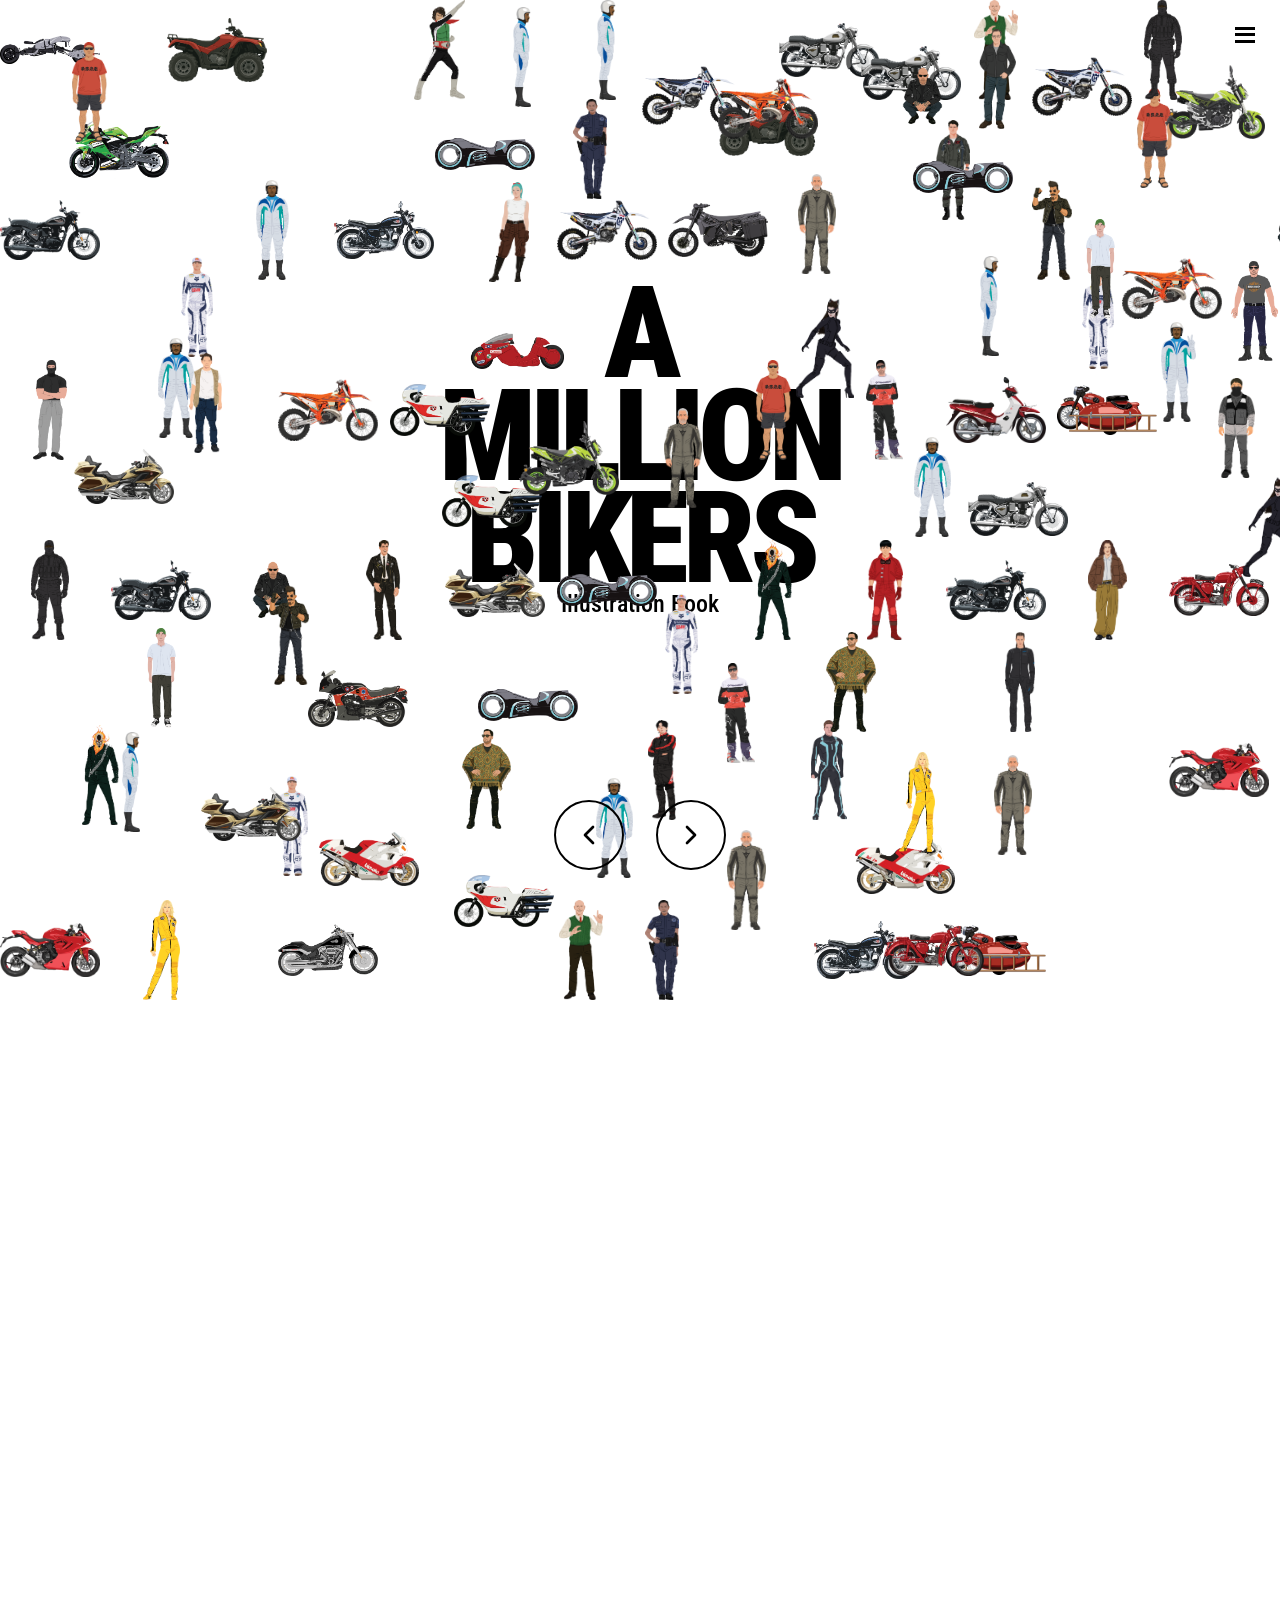
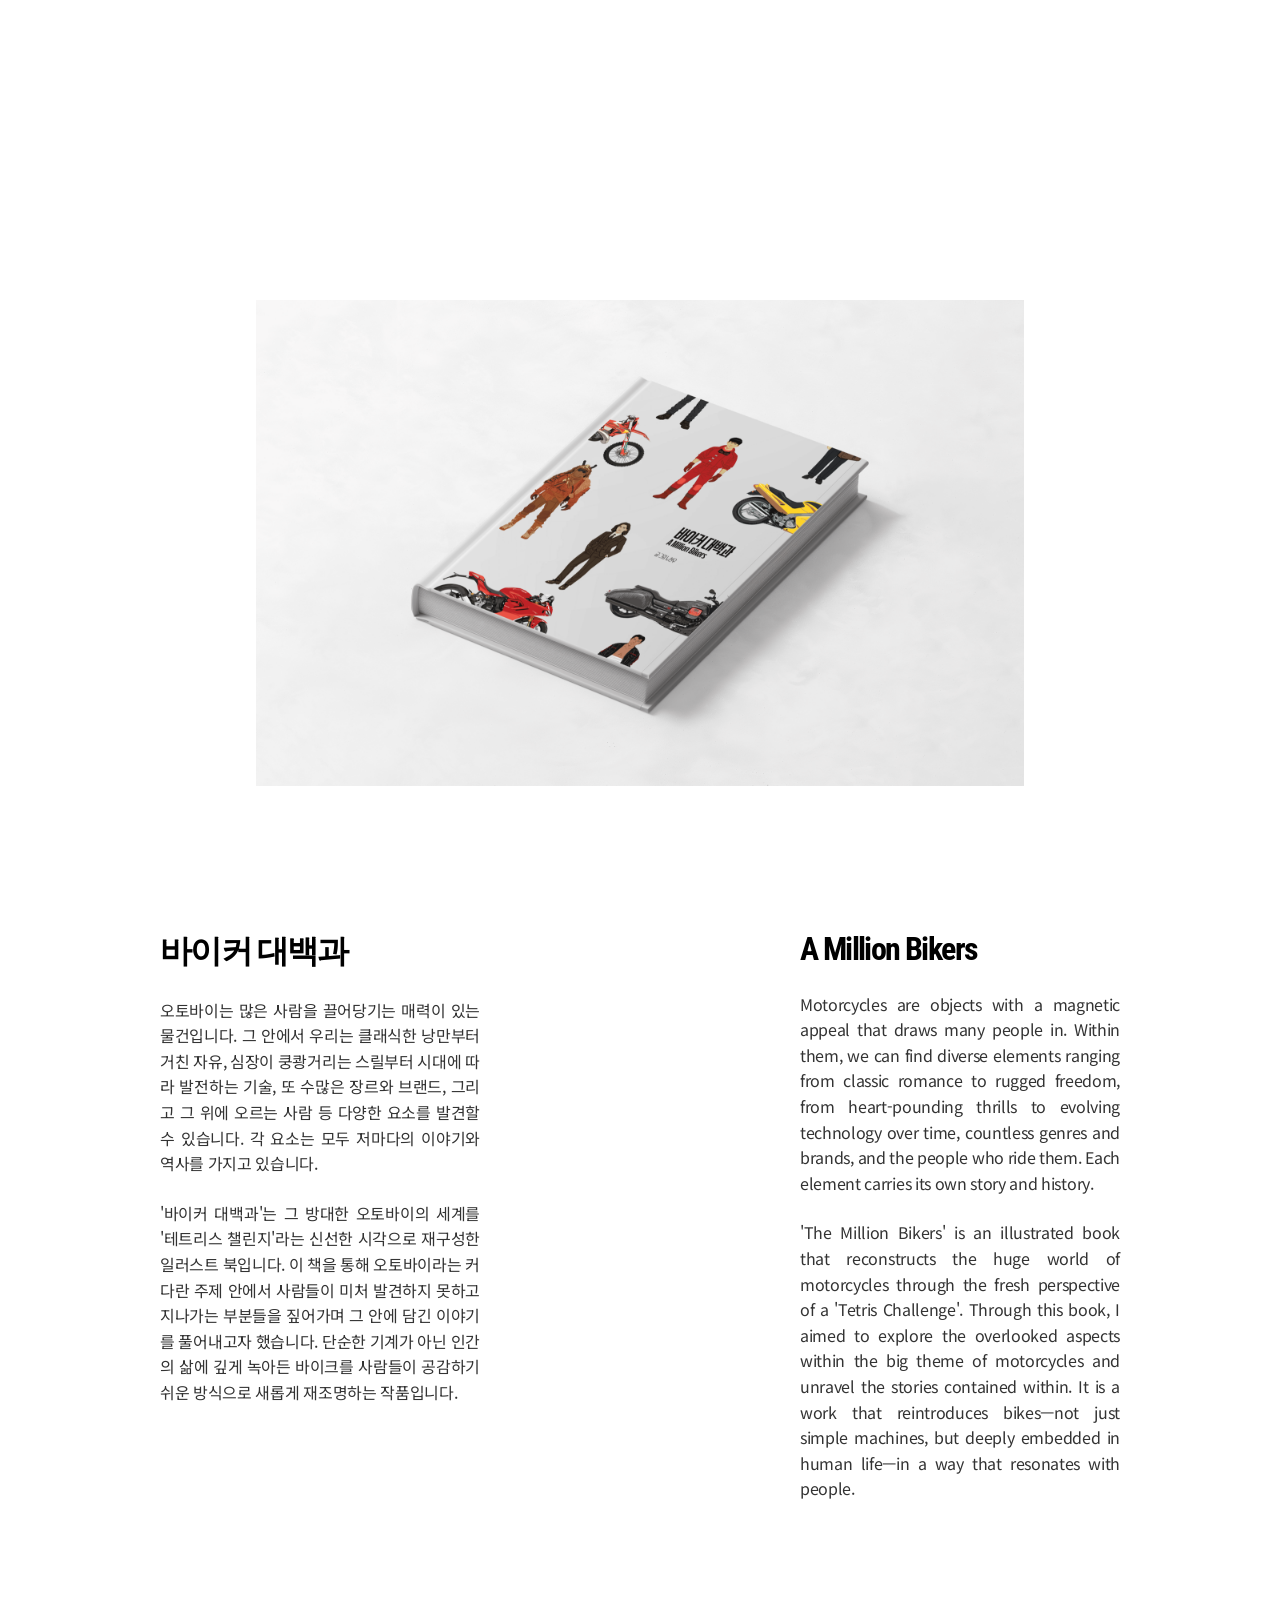
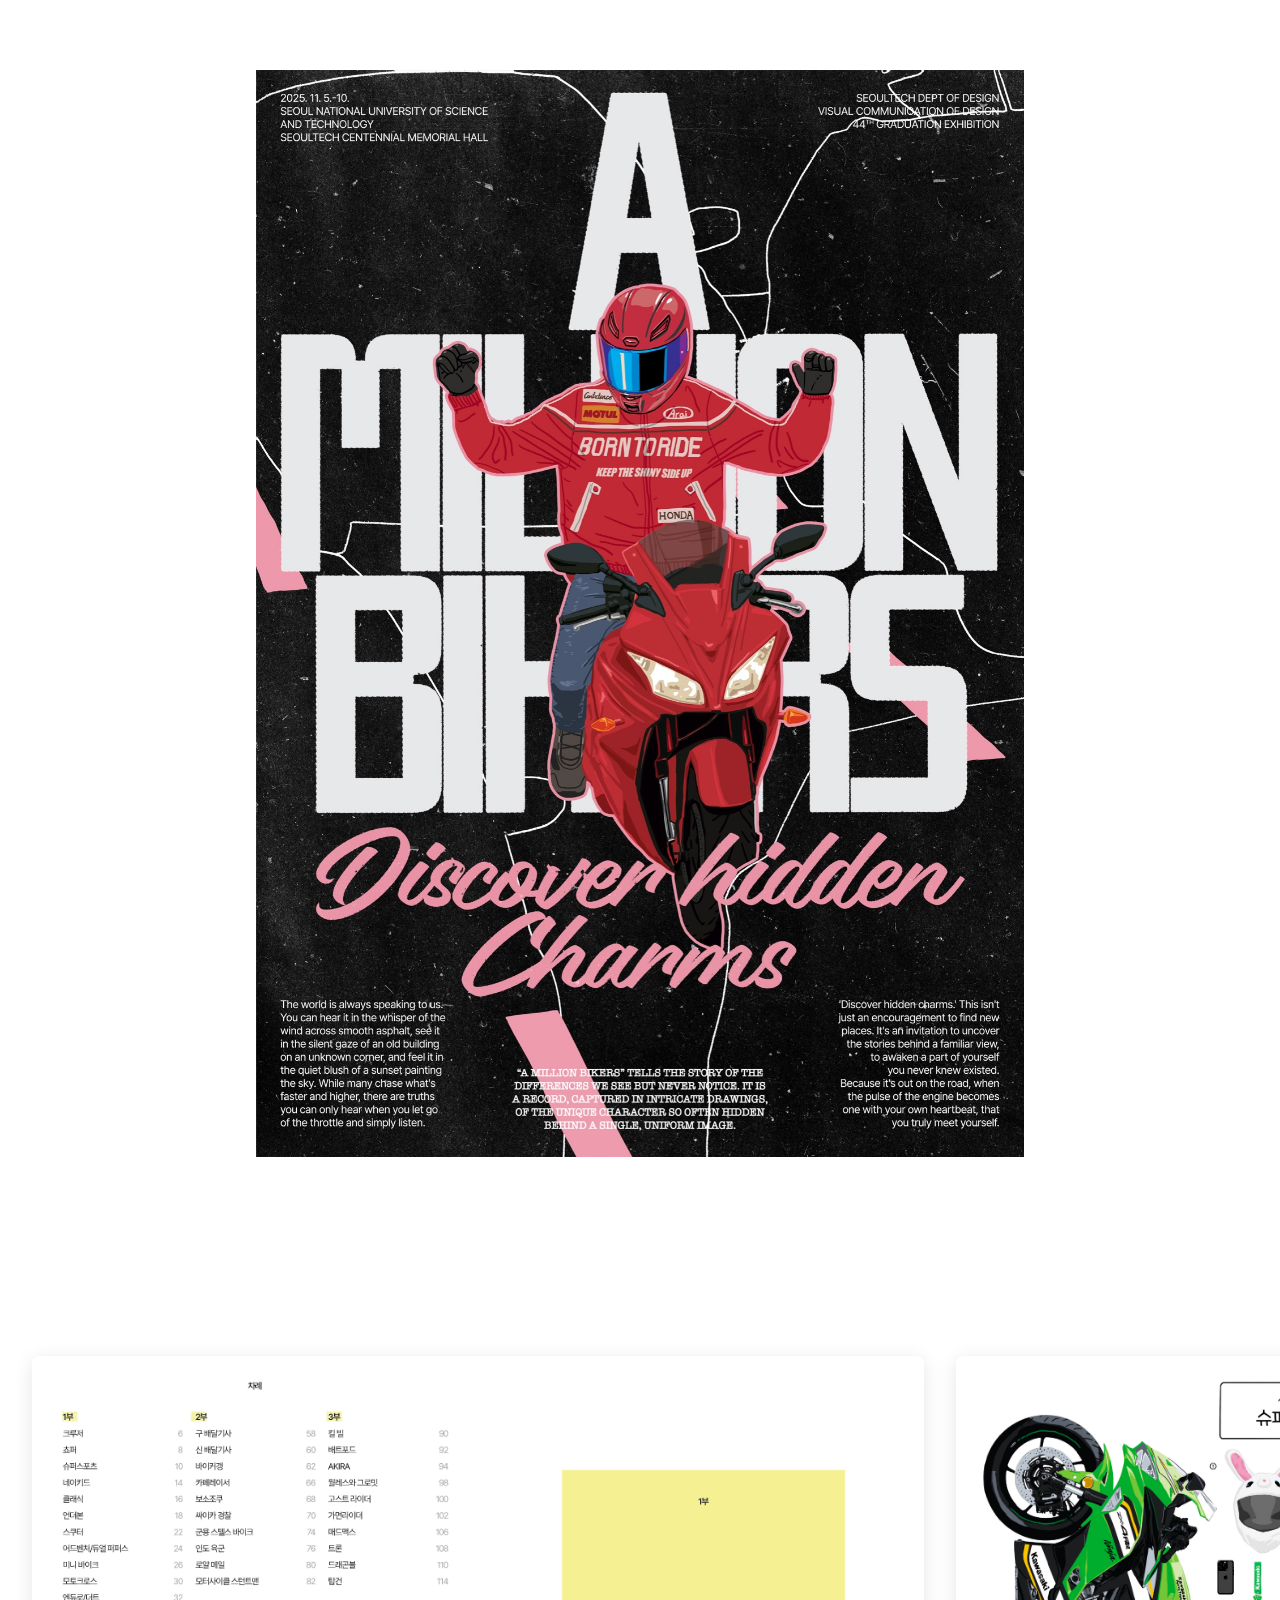
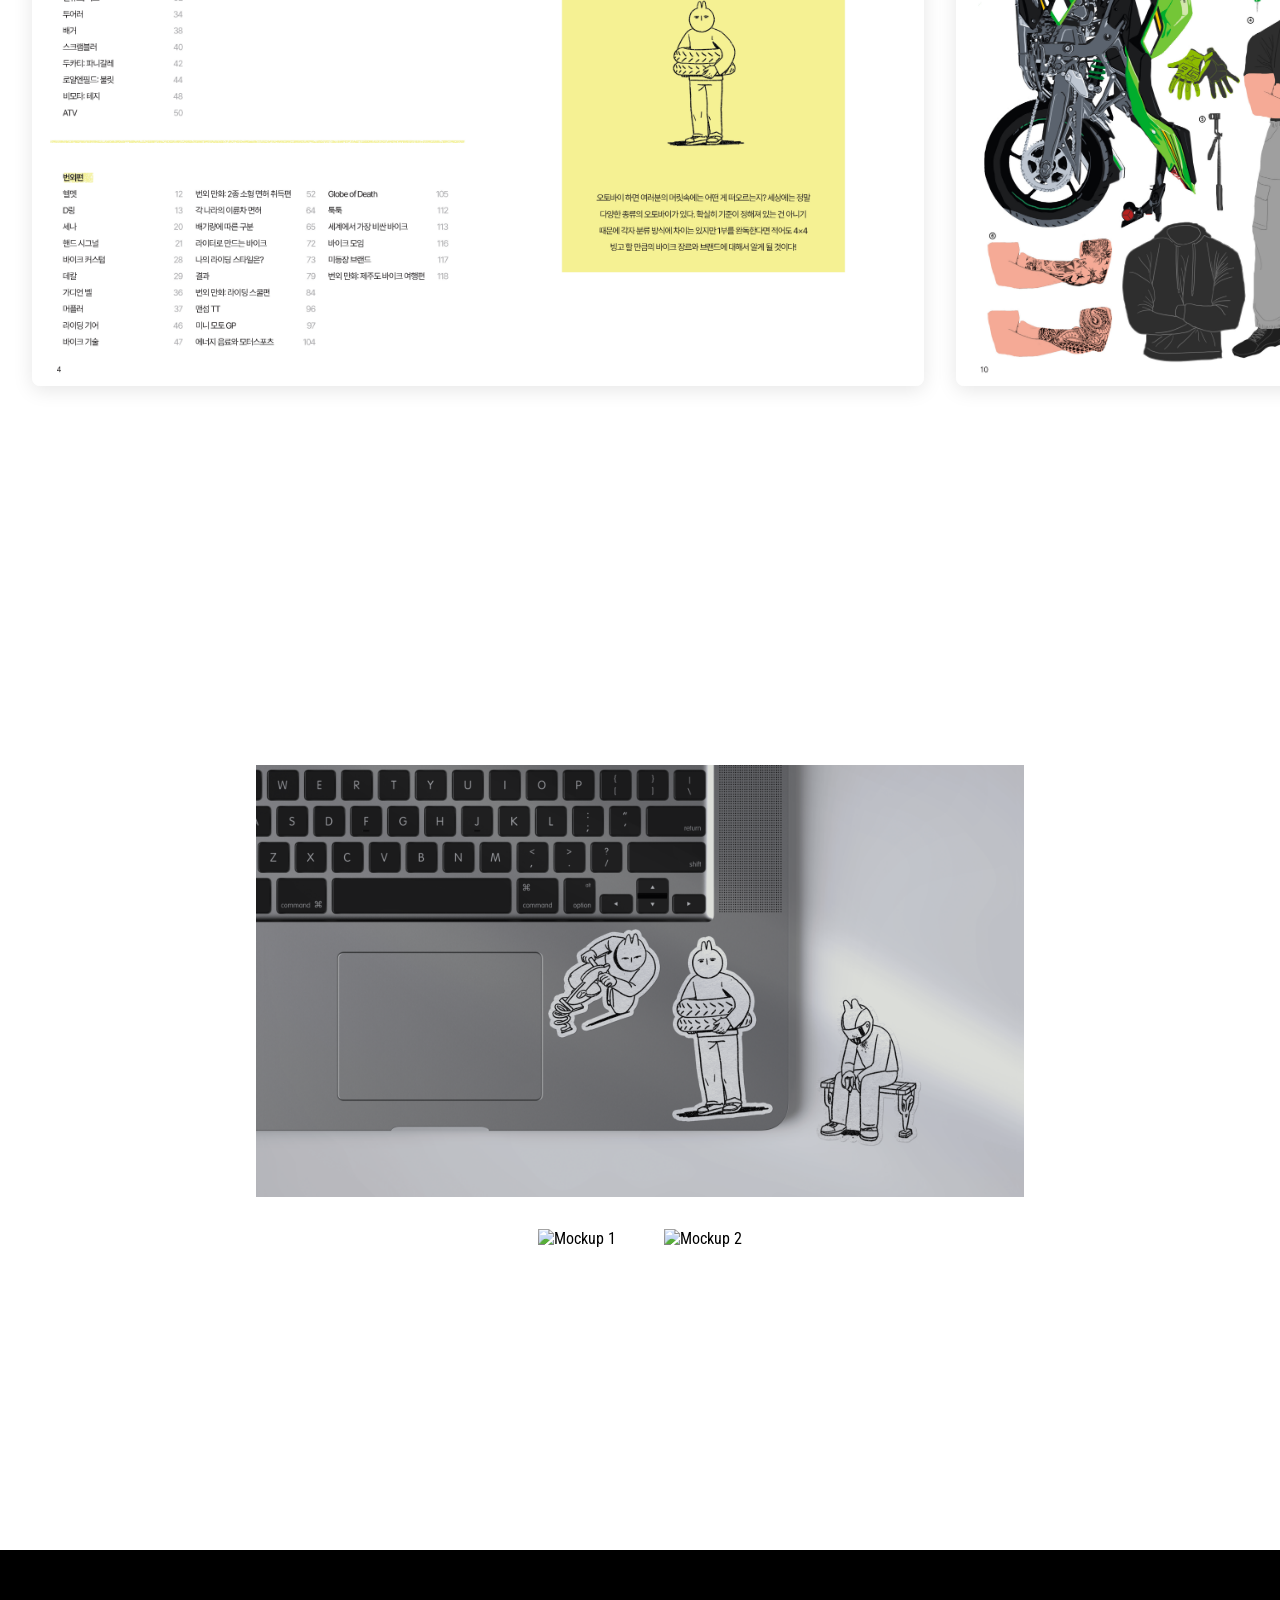
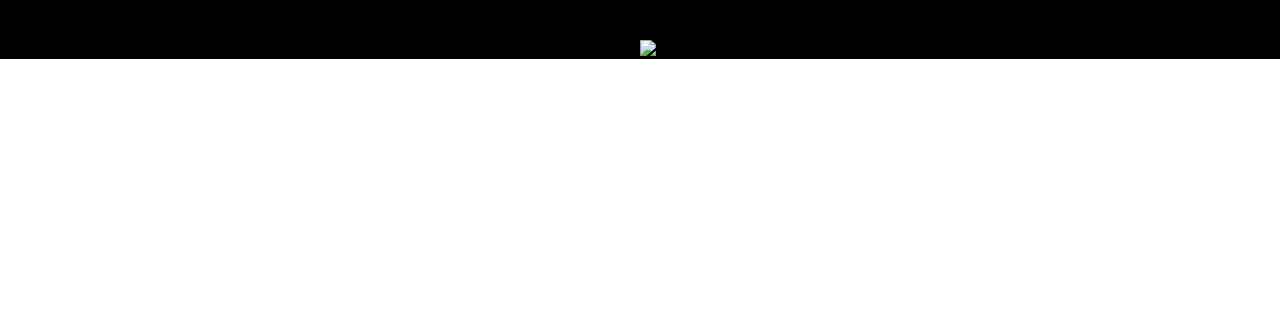
==== work1/index.html @ 8846e059 "Initial commit: portfolio site with work1 and work2" ====
<!DOCTYPE html>
<html lang="ko">
<head>
    <meta charset="UTF-8">
    <meta name="viewport" content="width=device-width, initial-scale=1.0">
    <title>Interactive Circles</title>
    <link rel="preconnect" href="https://fonts.googleapis.com">
    <link rel="preconnect" href="https://fonts.gstatic.com" crossorigin>
    <link href="https://fonts.googleapis.com/css2?family=Noto+Sans+KR:wght@100..900&family=Roboto+Condensed:ital,wght@0,100..900;1,100..900&display=swap" rel="stylesheet">
    <link rel="stylesheet" href="./style.css?v=2.0">
</head>
<body>
    <!-- 햄버거 메뉴 -->
    <div class="hamburger-menu">
        <div class="hamburger-icon" id="hamburger-icon">
            <span></span>
            <span></span>
            <span></span>
        </div>
        <div class="menu-overlay" id="menu-overlay">
            <div class="menu-content">
                <ul class="menu-list">
                    <li><a href="#home">A Million Bikers</a></li>
                    <li><a href="#about">work2</a></li>
                    <li><a href="#gallery">work3</a></li>
                    <li><a href="#process">work4</a></li>
                    <li><a href="#contact">work5</a></li>
                    <li><a href="#portfolio">work6</a></li>
                    <li><a href="#news">work7</a></li>
                </ul>
            </div>
        </div>
    </div>

    <div class="container">
        <div id="shapes-container"></div>
        <div id="text-container">
            <h1>A<br>MILLION<br>BIKERS</h1>
            <p>Illustration Book </p>
        </div>
    </div>
    
    <!-- 작품 이미지 섹션 -->
    <div id="artwork-section">
        <div class="artwork-container">
            <img src="./images/ground1_compressed.png" alt="Ground 1" class="artwork-image1">
            
            <!-- 작품 설명 섹션 -->
            <div class="description-section">
                <div class="description-column">
                    <h2>바이커 대백과</h2>
                    <p>오토바이는 많은 사람을 끌어당기는 매력이 있는 물건입니다. 그 안에서 우리는 클래식한 낭만부터 거친 자유, 심장이 쿵쾅거리는 스릴부터 시대에 따라 발전하는 기술, 또 수많은 장르와 브랜드, 그리고 그 위에 오르는 사람 등 다양한 요소를 발견할 수 있습니다. 각 요소는 모두 저마다의 이야기와 역사를 가지고 있습니다.</p>
                    <p>'바이커 대백과'는 그 방대한 오토바이의 세계를 '테트리스 챌린지'라는 신선한 시각으로 재구성한 일러스트 북입니다. 이 책을 통해 오토바이라는 커다란 주제 안에서 사람들이 미처 발견하지 못하고 지나가는 부분들을 짚어가며 그 안에 담긴 이야기를 풀어내고자 했습니다. 단순한 기계가 아닌 인간의 삶에 깊게 녹아든 바이크를 사람들이 공감하기 쉬운 방식으로 새롭게 재조명하는 작품입니다.</p>
                </div>
                
                <div class="description-column">
                    <h2>A Million Bikers</h2>
                    <p>Motorcycles are objects with a magnetic appeal that draws many people in. Within them, we can find diverse elements ranging from classic romance to rugged freedom, from heart-pounding thrills to evolving technology over time, countless genres and brands, and the people who ride them. Each element carries its own story and history.</p>
                    <p>'The Million Bikers' is an illustrated book that reconstructs the huge world of motorcycles through the fresh perspective of a 'Tetris Challenge'. Through this book, I aimed to explore the overlooked aspects within the big theme of motorcycles and unravel the stories contained within. It is a work that reintroduces bikes—not just simple machines, but deeply embedded in human life—in a way that resonates with people.</p>
                </div>
            </div>
            
            <img src="./images/poster_compressed.jpg" alt="Poster" class="artwork-image1">
            
            <!-- 페이지 갤러리 섹션 -->
            <div class="page-gallery">
                <div class="page-gallery-container">
                    <img src="./images/page1.jpg" alt="Page 1" class="page-image">
                    <img src="./images/page2.jpg" alt="Page 2" class="page-image">
                    <img src="./images/page3.jpg" alt="Page 3" class="page-image">
                    <img src="./images/page4.jpg" alt="Page 4" class="page-image">
                    <img src="./images/page5.jpg" alt="Page 5" class="page-image">
                    <img src="./images/page6.jpg" alt="Page 6" class="page-image">
                    <img src="./images/page7.jpg" alt="Page 7" class="page-image">
                    <img src="./images/page8.jpg" alt="Page 8" class="page-image">
                    <!-- 무한 스크롤을 위한 복제 -->
                    <img src="./images/page1.jpg" alt="Page 1" class="page-image">
                    <img src="./images/page2.jpg" alt="Page 2" class="page-image">
                    <img src="./images/page3.jpg" alt="Page 3" class="page-image">
                    <img src="./images/page4.jpg" alt="Page 4" class="page-image">
                    <img src="./images/page5.jpg" alt="Page 5" class="page-image">
                    <img src="./images/page6.jpg" alt="Page 6" class="page-image">
                    <img src="./images/page7.jpg" alt="Page 7" class="page-image">
                    <img src="./images/page8.jpg" alt="Page 8" class="page-image">
                </div>
            </div>
            
            <!-- 스티커 섹션 -->
            <div class="sticker-section">
                <img src="./images/sticker_compressed.png" alt="Sticker" class="sticker-image">
            </div>
            
            <!-- 목업 섹션 -->
            <div class="mockup-section">
                <img src="./images/mockup1_compressed.png" alt="Mockup 1" class="mockup-image">
                <img src="./images/mockup2_compressed.png" alt="Mockup 2" class="mockup-image">
            </div>
            
            <div class="artwork-full-container">
                <div class="artwork-info">
                    <h3>A MILLION BIKERS by HYEON WOO ROH</h3>
                    <p>© 2025 노현우</p>
                    <p>All rights reserved.</p>
                    <p>발행일. 2025. 11. 5.</p>
                    <p>총 128p.</p>
                </div>
                <img src="./images/ground2_compressed.png" alt="Ground 2" class="artwork-image-full">
            </div>
        </div>
    </div>
    
    <!-- 네비게이션 화살표 -->
    <div class="navigation-arrows">
        <div class="nav-arrow nav-arrow-left">
            <svg width="32" height="32" viewBox="0 0 24 24" fill="none" xmlns="http://www.w3.org/2000/svg">
                <path d="M15 18L9 12L15 6" stroke="currentColor" stroke-width="2" stroke-linecap="round" stroke-linejoin="round"/>
            </svg>
        </div>
        <div class="nav-arrow nav-arrow-right">
            <svg width="32" height="32" viewBox="0 0 24 24" fill="none" xmlns="http://www.w3.org/2000/svg">
                <path d="M9 18L15 12L9 6" stroke="currentColor" stroke-width="2" stroke-linecap="round" stroke-linejoin="round"/>
            </svg>
        </div>
    </div>
    
    <script src="./script.js?v=2.0"></script>
</body>
</html>
---- work1/style.css ----
/* 기본 리셋 */
* {
    margin: 0;
    padding: 0;
    box-sizing: border-box;
}

body {
    background: white;
    min-height: 100px;
    overflow-x: hidden;
    overflow-y: auto;
    font-family: 'Roboto Condensed', sans-serif;
    opacity: 0;
    animation: fadeIn 0.5s ease-in forwards;
}

@keyframes fadeIn {
    from {
        opacity: 0;
    }
    to {
        opacity: 1;
    }
}

/* 햄버거 메뉴 */
.hamburger-menu {
    position: fixed;
    top: 20px;
    right: 20px;
    z-index: 1000;
}

.hamburger-icon {
    width: 30px;
    height: 30px;
    cursor: pointer;
    display: flex;
    flex-direction: column;
    justify-content: space-around;
    padding: 5px;
    background-color: rgba(255, 255, 255, 0.9);
    border-radius: 5px;
    transition: all 0.3s ease;
}

.hamburger-icon:hover {
    background-color: rgba(255, 255, 255, 1);
    transform: scale(1.1);
}

.hamburger-icon span {
    width: 100%;
    height: 3px;
    background-color: #000;
    transition: all 0.3s ease;
    transform-origin: center;
}

.menu-overlay {
    position: fixed;
    top: 0;
    right: -300px;
    width: 300px;
    height: 100%;
    background-color: rgba(0, 0, 0, 0.95);
    display: flex;
    flex-direction: column;
    justify-content: center;
    align-items: center;
    transition: all 0.4s cubic-bezier(0.25, 0.46, 0.45, 0.94);
    backdrop-filter: blur(10px);
}

.menu-overlay.active {
    right: 0;
}

.menu-content {
    text-align: right;
    width: 100%;
    padding: 2rem;
}

.menu-list {
    list-style: none;
    padding: 0;
    margin: 0;
}

.menu-list li {
    margin: 1.5rem 0;
    opacity: 0;
    transform: translateX(50px);
    transition: all 0.3s ease;
}

.menu-overlay.active .menu-list li {
    opacity: 1;
    transform: translateX(0);
}

.menu-overlay.active .menu-list li:nth-child(1) { transition-delay: 0.1s; }
.menu-overlay.active .menu-list li:nth-child(2) { transition-delay: 0.2s; }
.menu-overlay.active .menu-list li:nth-child(3) { transition-delay: 0.3s; }
.menu-overlay.active .menu-list li:nth-child(4) { transition-delay: 0.4s; }
.menu-overlay.active .menu-list li:nth-child(5) { transition-delay: 0.5s; }
.menu-overlay.active .menu-list li:nth-child(6) { transition-delay: 0.6s; }
.menu-overlay.active .menu-list li:nth-child(7) { transition-delay: 0.7s; }

.menu-list a {
    color: white;
    text-decoration: none;
    font-size: 1.5rem;
    font-weight: 300;
    font-family: 'Roboto Condensed', sans-serif;
    letter-spacing: -0.02em;
    transition: all 0.3s ease;
    display: block;
    padding: 1rem;
    border-radius: 5px;
}

.menu-list a:hover {
    color: #000;
    background-color: rgba(255, 255, 255, 0.2);
    transform: translateX(10px);
}

/* 네비게이션 화살표 */
.navigation-arrows {
    position: fixed;
    bottom: 30px;
    left: 50%;
    transform: translateX(-50%);
    display: flex;
    gap: 2rem;
    z-index: 100;
}

.nav-arrow {
    width: 70px;
    height: 70px;
    background-color: transparent;
    border: 2px solid #000000;
    border-radius: 50%;
    display: flex;
    justify-content: center;
    align-items: center;
    cursor: pointer;
    transition: all 0.3s ease;
    color: #000000;
}

.nav-arrow:hover {
    background-color: #000000;
    color: #ffffff;
}

.nav-arrow:active {
    transform: scale(0.95);
}

.container {
    position: relative;
    width: 100%;
    height: 2000px;
}

/* 원 컨테이너 */
#shapes-container {
    position: absolute;
    top: 0;
    left: 0;
    width: 100%;
    height: 100%;
    pointer-events: none;
    z-index: 1;
}

/* 이미지 컨테이너 스타일 */
.image-container {
    position: absolute;
    pointer-events: auto;
    cursor: pointer;
    transition: all 0.6s cubic-bezier(0.25, 0.46, 0.45, 0.94);
    display: inline-block;
}

.image-container:hover {
    /* 호버 효과는 JavaScript에서 처리 */
}

.image-container img {
    display: block;
    border-radius: 8px;
    width: 100px;
    height: 100px;
    object-fit: contain;
    transform: scale(1.0);
}

/* 텍스트 컨테이너 */
#text-container {
    position: sticky;
    top: 0;
    left: 0;
    width: 100%;
    height: 100vh;
    display: flex;
    flex-direction: column;
    justify-content: center;
    align-items: center;
    pointer-events: none;
}

#text-container h1 {
    font-size: 8rem;
    font-weight: 900;
    color: #000000;
    /*margin-bottom: 20px;*/
    text-align: center;
    font-family: 'Roboto Condensed', sans-serif;
    letter-spacing: -0.05em;
    line-height: 0.8;
}

#text-container p {
    font-size: 1.5rem;
    color: #000000;
    font-weight: 500;
    text-align: center;
    font-family: 'Roboto Condensed', sans-serif;
}

/* 작품 이미지 섹션 */
#artwork-section {
    position: relative;
    width: 100%;
    min-height: 100vh;
    background: white;
    display: flex;
    justify-content: center;
    align-items: flex-start;
    margin-top: -100px;
}

.artwork-container {
    max-width: 100%;
    width: 100%;
    display: flex;
    flex-direction: column;
    justify-content: flex-start;
    align-items: center;
    gap: 2rem;
}

.artwork-image1 {
    max-width: 60%;
    max-height: 60%;
    object-fit: contain;
}

.artwork-full-container {
    position: relative;
    width: 100%;
    background-color: black;
    padding-top: 10vh;
}

.artwork-info {
    position: absolute;
    left: 0;
    top: 10vh;
    width: 50%;
    padding: 2rem;
    color: white;
    z-index: 10;
}

.artwork-info h3 {
    font-size: 1.5rem;
    font-weight: 700;
    margin-bottom: 1.5rem;
    font-family: 'Roboto Condensed', sans-serif;
    letter-spacing: -0.02em;
}

.artwork-info p {
    font-size: 1rem;
    line-height: 1.6;
    margin-bottom: 0.8rem;
    font-family: 'Noto Sans KR', sans-serif;
    letter-spacing: -0.01em;
}

.artwork-image-full {
    width: 100%;
    max-width: 100%;
    height: auto;
    object-fit: contain;
    padding-left: 50%;
    background-color: black;
}

/* 페이지 갤러리 섹션 */
.page-gallery {
    width: 100%;
    height: 100vh;
    overflow-x: auto;
    overflow-y: hidden;
    margin: 2rem 0;
    position: relative;
    cursor: grab;
}

.page-gallery:active {
    cursor: grabbing;
}

.page-gallery-container {
    display: flex;
    height: 100%;
    align-items: center;
    gap: 2rem;
    padding: 0 2rem;
    animation: infiniteScroll 60s linear infinite;
    width: max-content;
}

.page-gallery-container.paused {
    animation-play-state: paused;
}

.page-image {
    height: 70vh;
    width: auto;
    object-fit: contain;
    flex-shrink: 0;
    border-radius: 8px;
    box-shadow: 0 4px 20px rgba(0, 0, 0, 0.1);
    transition: transform 0.3s ease;
}

.page-image:hover {
    transform: scale(1.05);
}

/* 무한 가로 스크롤 애니메이션 */
@keyframes infiniteScroll {
    0% {
        transform: translateX(0);
    }
    100% {
        transform: translateX(-50%);
    }
}

/* 가로 스크롤바 스타일링 */
.page-gallery::-webkit-scrollbar {
    height: 8px;
}

.page-gallery::-webkit-scrollbar-track {
    background: #f1f1f1;
    border-radius: 4px;
}

.page-gallery::-webkit-scrollbar-thumb {
    background: #888;
    border-radius: 4px;
}

.page-gallery::-webkit-scrollbar-thumb:hover {
    background: #555;
}

/* 스티커 섹션 */
.sticker-section {
    width: 100%;
    display: flex;
    justify-content: center;
    align-items: center;
    padding-top: 20vh;
    background: white;
}

.sticker-image {
    max-width: 60%;
    max-height: 60vh;
    object-fit: contain;
}

/* 목업 섹션 */
.mockup-section {
    width: 100%;
    padding-bottom: 30vh;
    display: flex;
    justify-content: center;
    align-items: center;
    gap: 3rem;
    background: white;
}

.mockup-image {
    max-width: 40%;
    max-height: 60vh;
    object-fit: contain;
}

/* 작품 설명 섹션 */
.description-section {
    display: flex;
    gap: 20rem;
    max-width: 80%;
    margin: 4rem 0;
    padding: 3rem 2rem;
}

.description-column {
    flex: 1;
    text-align: left;
}

.description-column h2 {
    font-size: 2rem;
    font-weight: 700;
    color: #000000;
    margin-bottom: 1.5rem;
    font-family: 'Roboto Condensed', sans-serif;
    letter-spacing: -0.05em;
}

.description-column p {
    font-size: 1rem;
    line-height: 1.6;
    color: #333333;
    margin-bottom: 1.5rem;
    font-family: 'Noto Sans KR', sans-serif;
    text-align: justify;
    letter-spacing: -0.02em;
}
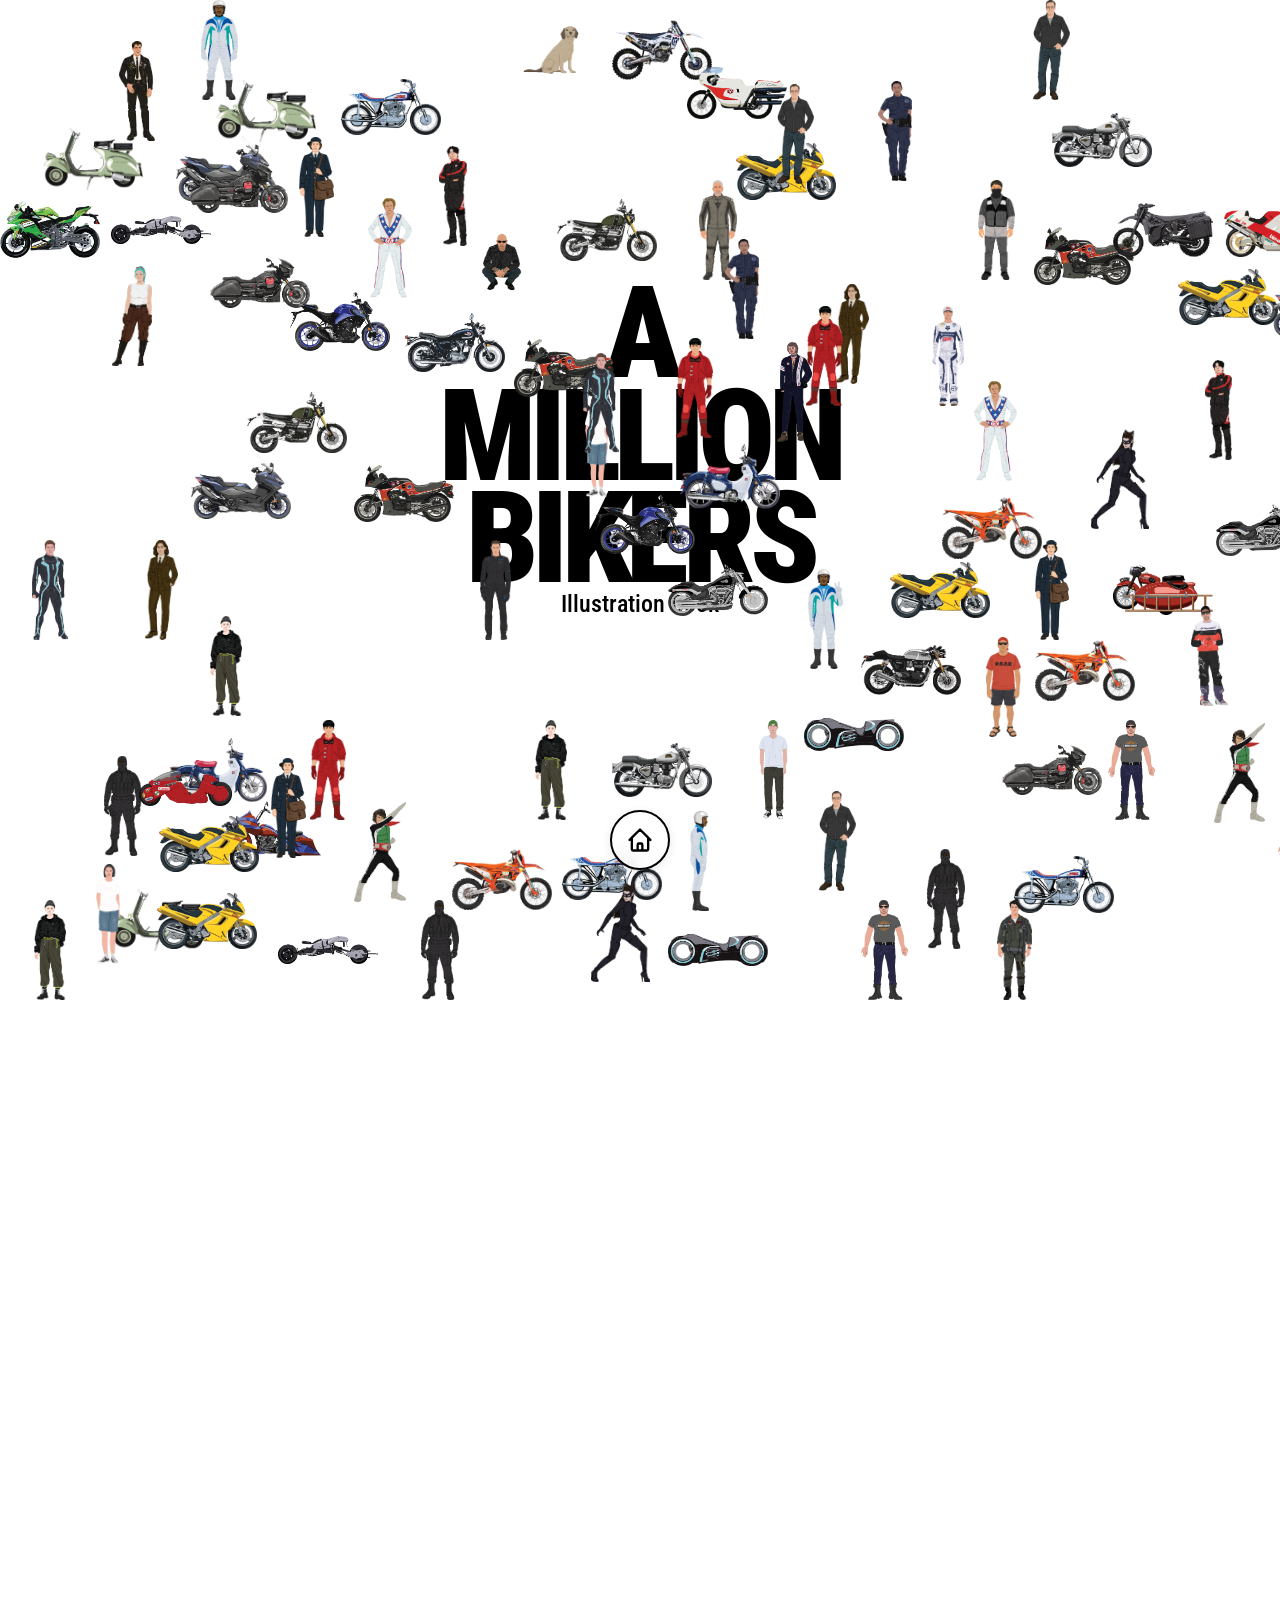
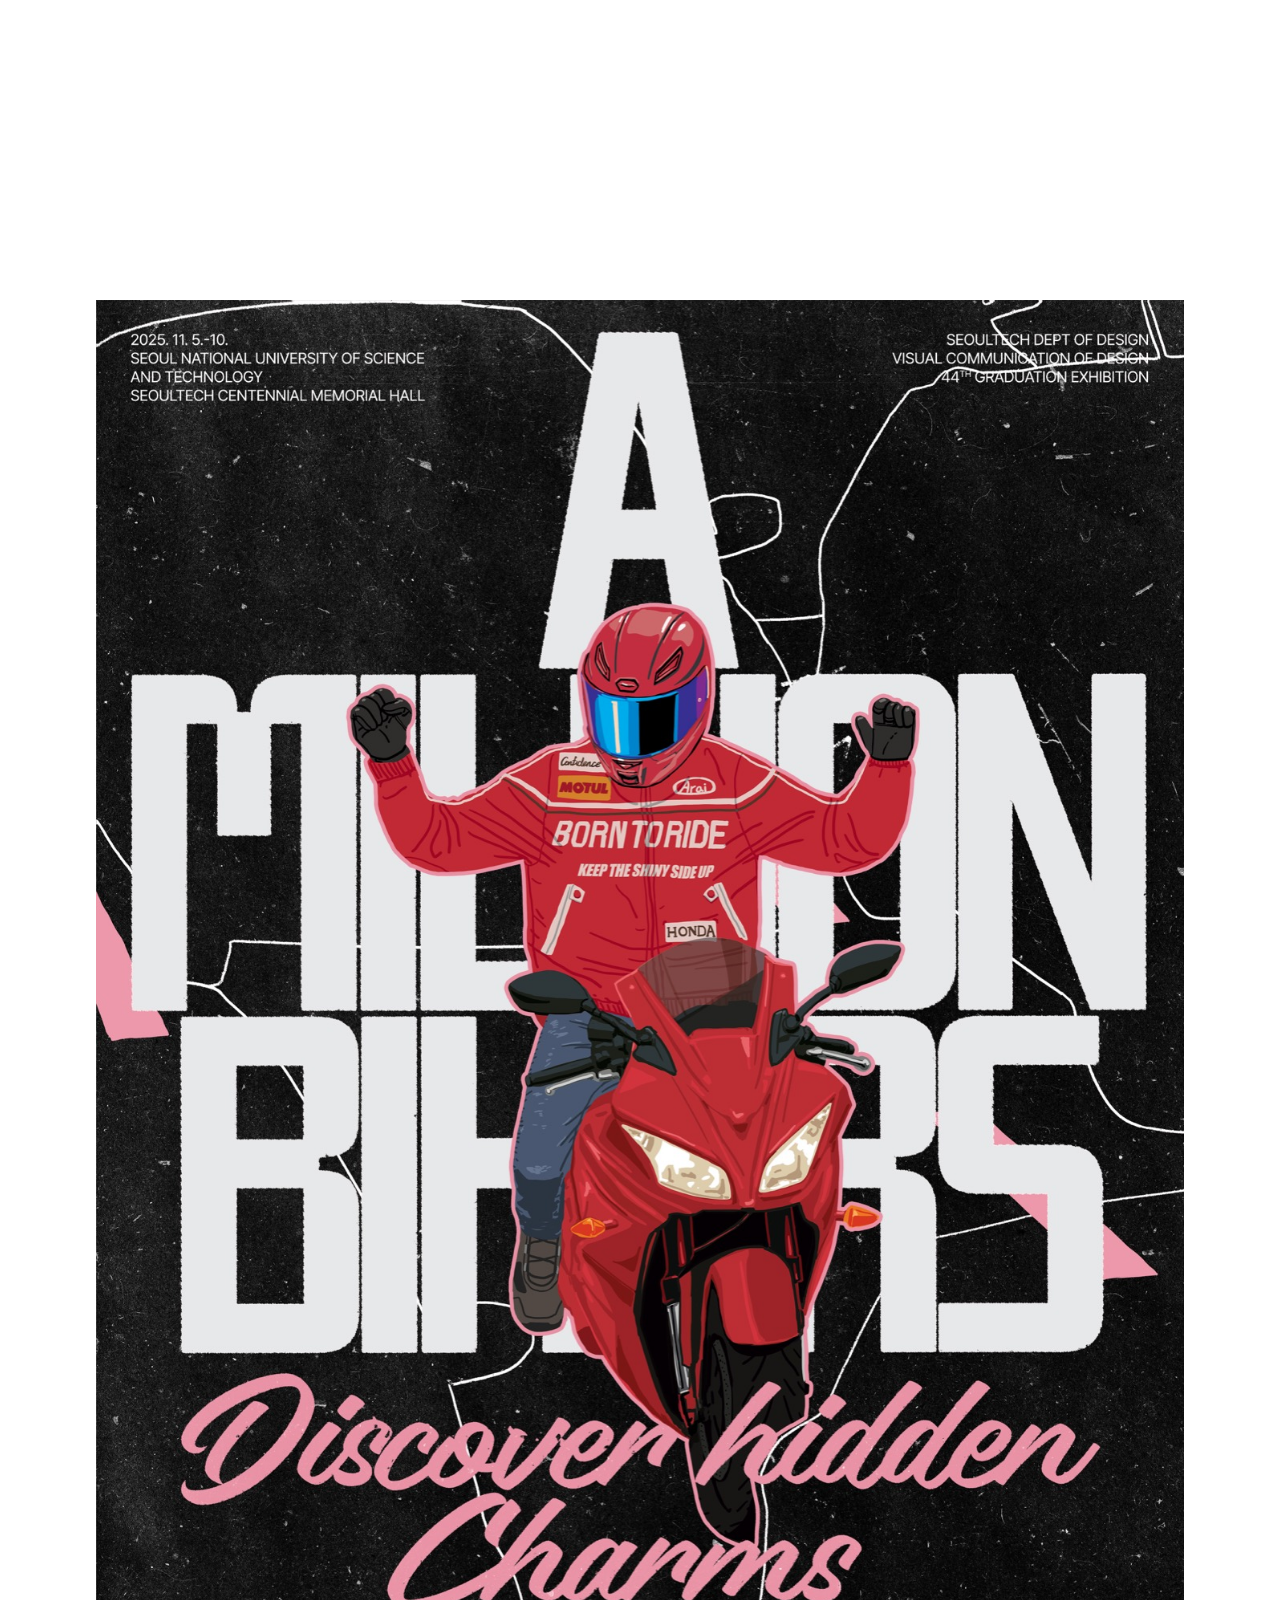
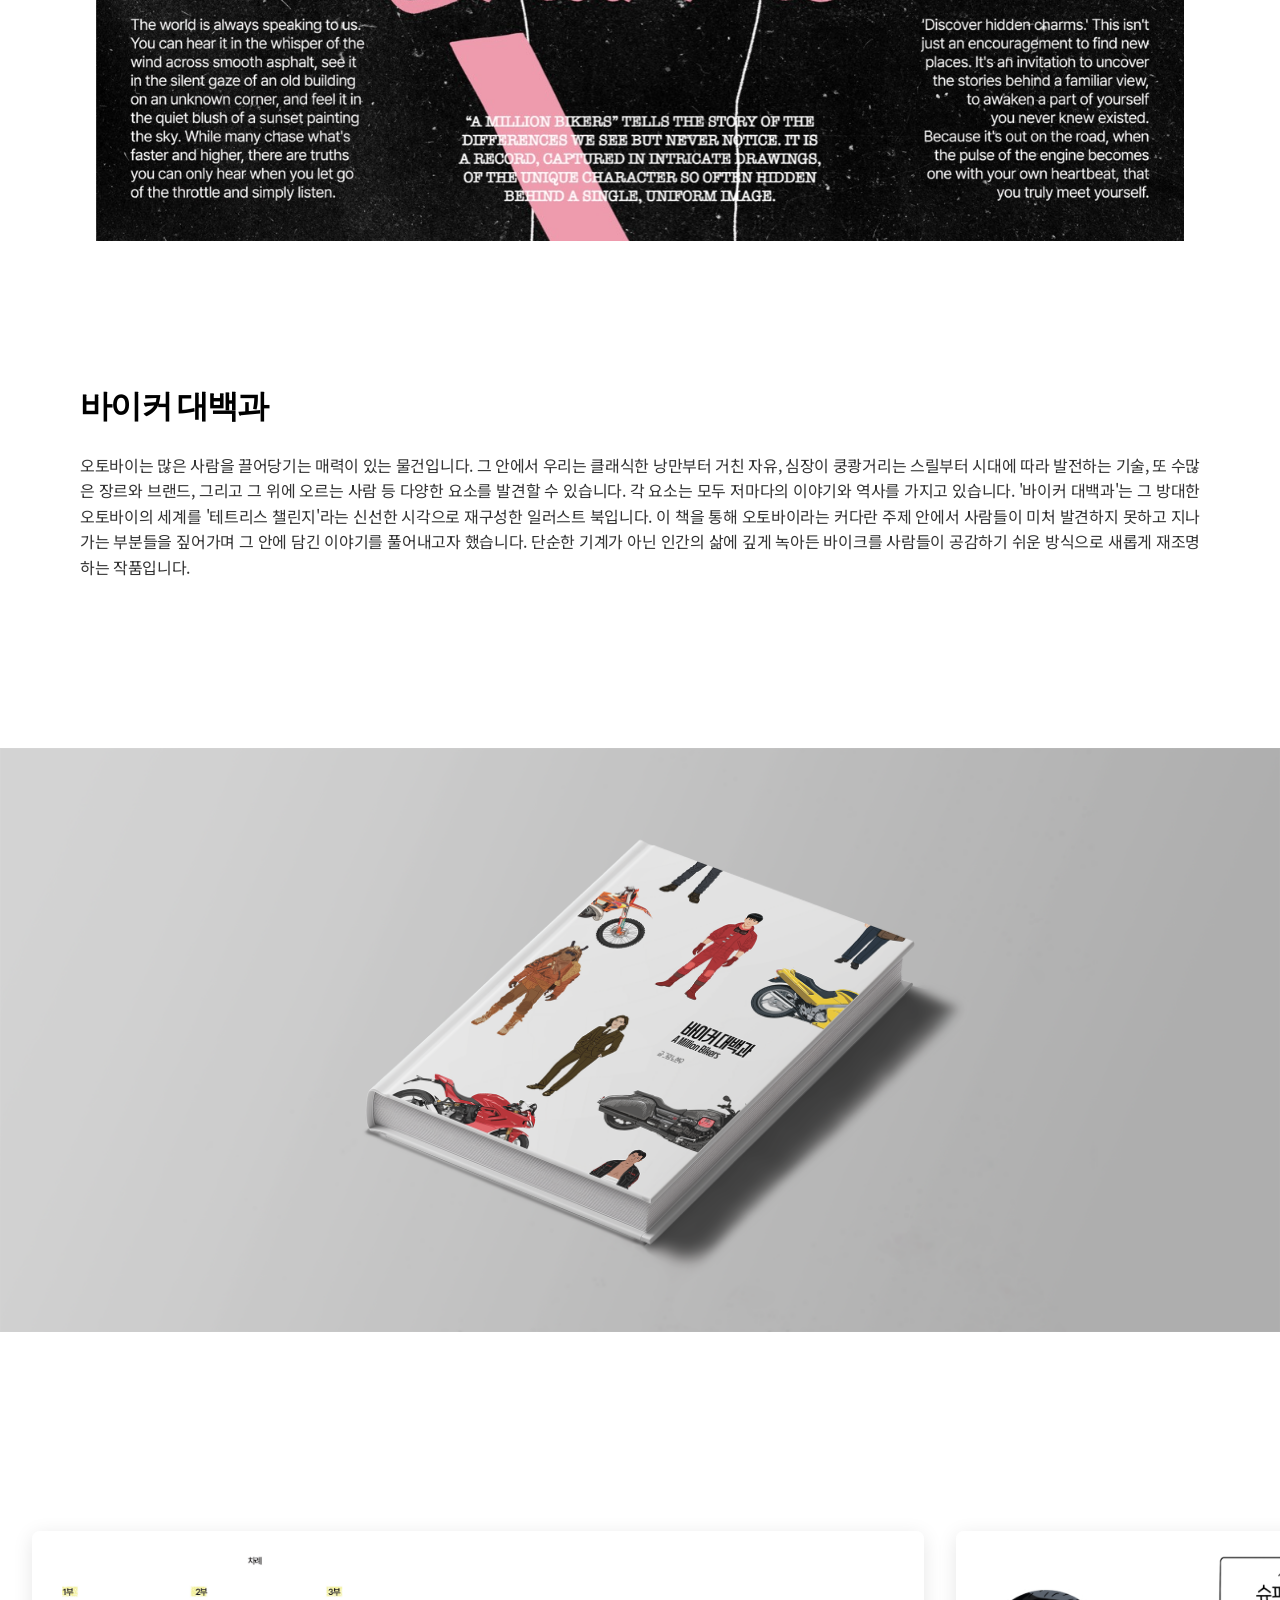
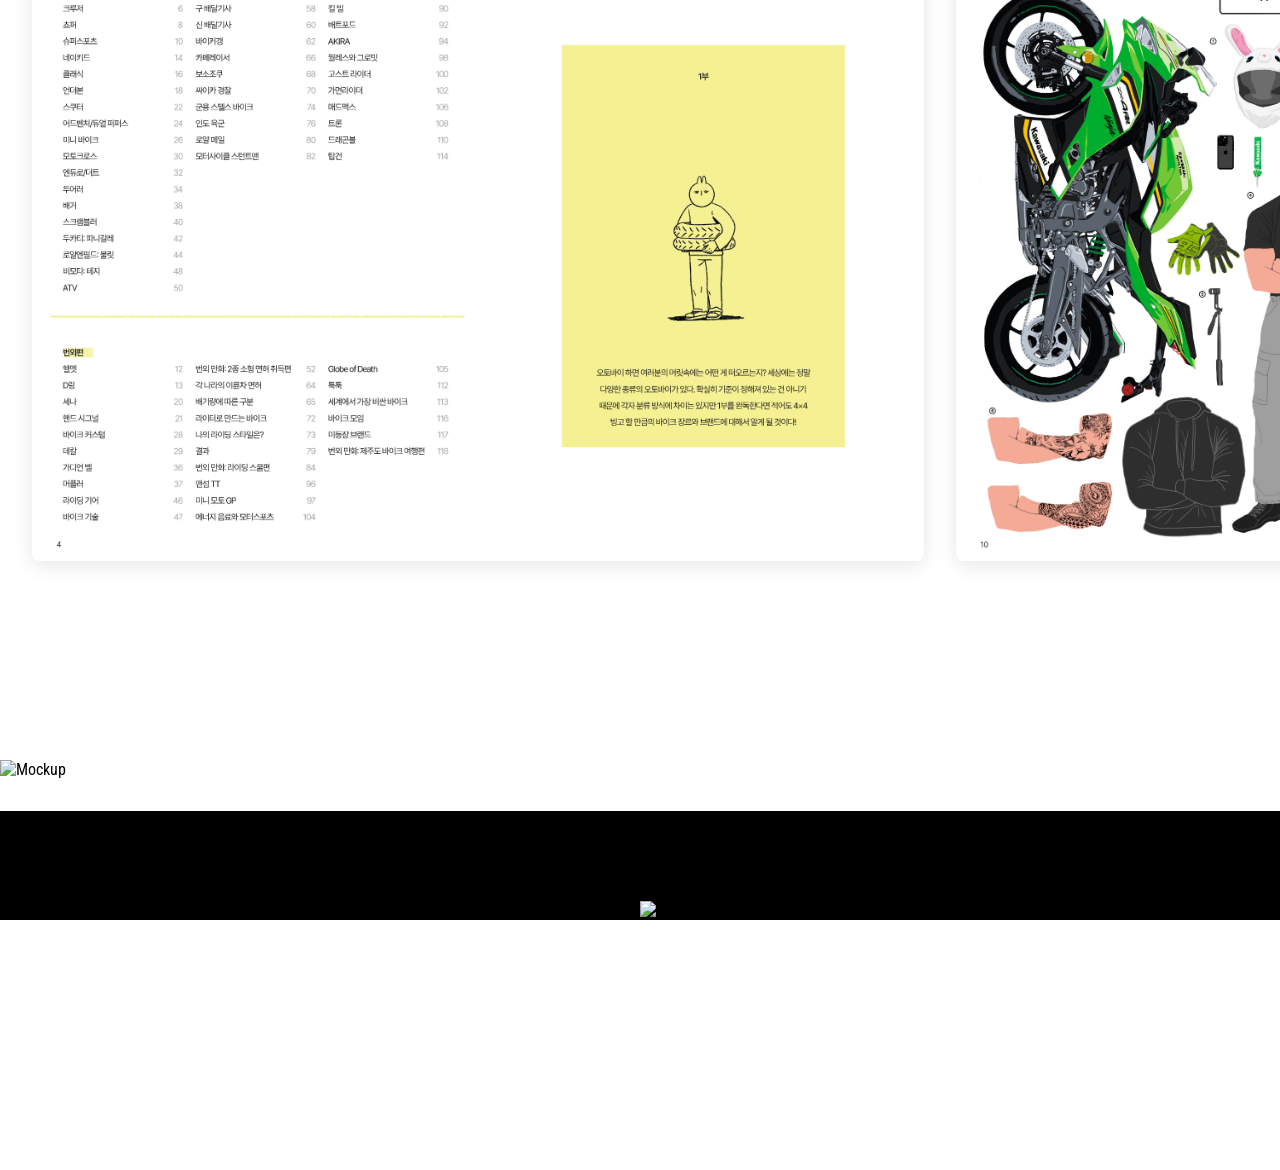
==== commit cd3b427b: "Update portfolio site: add work pages, navigation improvements, image layout updates" ====
--- a/work1/index.html
+++ b/work1/index.html
@@ -10,57 +10,31 @@
     <link rel="stylesheet" href="./style.css?v=2.0">
 </head>
 <body>
-    <!-- 햄버거 메뉴 -->
-    <div class="hamburger-menu">
-        <div class="hamburger-icon" id="hamburger-icon">
-            <span></span>
-            <span></span>
-            <span></span>
-        </div>
-        <div class="menu-overlay" id="menu-overlay">
-            <div class="menu-content">
-                <ul class="menu-list">
-                    <li><a href="#home">A Million Bikers</a></li>
-                    <li><a href="#about">work2</a></li>
-                    <li><a href="#gallery">work3</a></li>
-                    <li><a href="#process">work4</a></li>
-                    <li><a href="#contact">work5</a></li>
-                    <li><a href="#portfolio">work6</a></li>
-                    <li><a href="#news">work7</a></li>
-                </ul>
-            </div>
-        </div>
-    </div>
-
     <div class="container">
         <div id="shapes-container"></div>
         <div id="text-container">
             <h1>A<br>MILLION<br>BIKERS</h1>
             <p>Illustration Book </p>
         </div>
+        <!-- 커서를 따라다니는 텍스트 -->
+        <div id="cursor-text" class="cursor-follow-text"></div>
     </div>
     
     <!-- 작품 이미지 섹션 -->
     <div id="artwork-section">
         <div class="artwork-container">
-            <img src="./images/ground1_compressed.png" alt="Ground 1" class="artwork-image1">
+            <img src="./images/poster_compressed.jpg" alt="Poster" class="artwork-image1 poster-image">
             
             <!-- 작품 설명 섹션 -->
             <div class="description-section">
                 <div class="description-column">
                     <h2>바이커 대백과</h2>
-                    <p>오토바이는 많은 사람을 끌어당기는 매력이 있는 물건입니다. 그 안에서 우리는 클래식한 낭만부터 거친 자유, 심장이 쿵쾅거리는 스릴부터 시대에 따라 발전하는 기술, 또 수많은 장르와 브랜드, 그리고 그 위에 오르는 사람 등 다양한 요소를 발견할 수 있습니다. 각 요소는 모두 저마다의 이야기와 역사를 가지고 있습니다.</p>
-                    <p>'바이커 대백과'는 그 방대한 오토바이의 세계를 '테트리스 챌린지'라는 신선한 시각으로 재구성한 일러스트 북입니다. 이 책을 통해 오토바이라는 커다란 주제 안에서 사람들이 미처 발견하지 못하고 지나가는 부분들을 짚어가며 그 안에 담긴 이야기를 풀어내고자 했습니다. 단순한 기계가 아닌 인간의 삶에 깊게 녹아든 바이크를 사람들이 공감하기 쉬운 방식으로 새롭게 재조명하는 작품입니다.</p>
-                </div>
-                
-                <div class="description-column">
-                    <h2>A Million Bikers</h2>
-                    <p>Motorcycles are objects with a magnetic appeal that draws many people in. Within them, we can find diverse elements ranging from classic romance to rugged freedom, from heart-pounding thrills to evolving technology over time, countless genres and brands, and the people who ride them. Each element carries its own story and history.</p>
-                    <p>'The Million Bikers' is an illustrated book that reconstructs the huge world of motorcycles through the fresh perspective of a 'Tetris Challenge'. Through this book, I aimed to explore the overlooked aspects within the big theme of motorcycles and unravel the stories contained within. It is a work that reintroduces bikes—not just simple machines, but deeply embedded in human life—in a way that resonates with people.</p>
+                    <p>오토바이는 많은 사람을 끌어당기는 매력이 있는 물건입니다. 그 안에서 우리는 클래식한 낭만부터 거친 자유, 심장이 쿵쾅거리는 스릴부터 시대에 따라 발전하는 기술, 또 수많은 장르와 브랜드, 그리고 그 위에 오르는 사람 등 다양한 요소를 발견할 수 있습니다. 각 요소는 모두 저마다의 이야기와 역사를 가지고 있습니다. 
+                        '바이커 대백과'는 그 방대한 오토바이의 세계를 '테트리스 챌린지'라는 신선한 시각으로 재구성한 일러스트 북입니다. 이 책을 통해 오토바이라는 커다란 주제 안에서 사람들이 미처 발견하지 못하고 지나가는 부분들을 짚어가며 그 안에 담긴 이야기를 풀어내고자 했습니다. 단순한 기계가 아닌 인간의 삶에 깊게 녹아든 바이크를 사람들이 공감하기 쉬운 방식으로 새롭게 재조명하는 작품입니다.</p>
                 </div>
             </div>
             
-            <img src="./images/poster_compressed.jpg" alt="Poster" class="artwork-image1">
+            <img src="./images/ground1_compressed.png" alt="Ground 1" class="artwork-image1">
             
             <!-- 페이지 갤러리 섹션 -->
             <div class="page-gallery">
@@ -85,15 +59,9 @@
                 </div>
             </div>
             
-            <!-- 스티커 섹션 -->
-            <div class="sticker-section">
-                <img src="./images/sticker_compressed.png" alt="Sticker" class="sticker-image">
-            </div>
-            
             <!-- 목업 섹션 -->
             <div class="mockup-section">
-                <img src="./images/mockup1_compressed.png" alt="Mockup 1" class="mockup-image">
-                <img src="./images/mockup2_compressed.png" alt="Mockup 2" class="mockup-image">
+                <img src="./images/mockup.png" alt="Mockup" class="mockup-image">
             </div>
             
             <div class="artwork-full-container">
@@ -109,18 +77,17 @@
         </div>
     </div>
     
-    <!-- 네비게이션 화살표 -->
-    <div class="navigation-arrows">
-        <div class="nav-arrow nav-arrow-left">
-            <svg width="32" height="32" viewBox="0 0 24 24" fill="none" xmlns="http://www.w3.org/2000/svg">
-                <path d="M15 18L9 12L15 6" stroke="currentColor" stroke-width="2" stroke-linecap="round" stroke-linejoin="round"/>
-            </svg>
-        </div>
-        <div class="nav-arrow nav-arrow-right">
-            <svg width="32" height="32" viewBox="0 0 24 24" fill="none" xmlns="http://www.w3.org/2000/svg">
-                <path d="M9 18L15 12L9 6" stroke="currentColor" stroke-width="2" stroke-linecap="round" stroke-linejoin="round"/>
-            </svg>
-        </div>
+    <!-- 네비게이션 버튼 -->
+    <div class="nav-buttons">
+        <div class="nav-button nav-placeholder"></div>
+    <a href="../index.html" class="home-button" id="homeButton">
+        <svg class="home-icon" viewBox="0 0 24 24" fill="none" stroke="currentColor" stroke-width="2" stroke-linecap="round" stroke-linejoin="round">
+            <path d="M3 12l2-2m0 0l7-7 7 7M5 10v10a1 1 0 0 0 1 1h3m10-11l2 2m-2-2v10a1 1 0 0 1-1 1h-3m-6 0a1 1 0 0 0 1-1v-4a1 1 0 0 1 1-1h2a1 1 0 0 1 1 1v4a1 1 0 0 0 1 1m-6 0h6"></path>
+        </svg>
+    </a>
+        <a href="../work2/index.html" class="nav-button nav-next">
+            <span class="nav-arrow">></span>
+        </a>
     </div>
     
     <script src="./script.js?v=2.0"></script>
--- a/work1/style.css
+++ b/work1/style.css
@@ -24,144 +24,6 @@
     }
 }
 
-/* 햄버거 메뉴 */
-.hamburger-menu {
-    position: fixed;
-    top: 20px;
-    right: 20px;
-    z-index: 1000;
-}
-
-.hamburger-icon {
-    width: 30px;
-    height: 30px;
-    cursor: pointer;
-    display: flex;
-    flex-direction: column;
-    justify-content: space-around;
-    padding: 5px;
-    background-color: rgba(255, 255, 255, 0.9);
-    border-radius: 5px;
-    transition: all 0.3s ease;
-}
-
-.hamburger-icon:hover {
-    background-color: rgba(255, 255, 255, 1);
-    transform: scale(1.1);
-}
-
-.hamburger-icon span {
-    width: 100%;
-    height: 3px;
-    background-color: #000;
-    transition: all 0.3s ease;
-    transform-origin: center;
-}
-
-.menu-overlay {
-    position: fixed;
-    top: 0;
-    right: -300px;
-    width: 300px;
-    height: 100%;
-    background-color: rgba(0, 0, 0, 0.95);
-    display: flex;
-    flex-direction: column;
-    justify-content: center;
-    align-items: center;
-    transition: all 0.4s cubic-bezier(0.25, 0.46, 0.45, 0.94);
-    backdrop-filter: blur(10px);
-}
-
-.menu-overlay.active {
-    right: 0;
-}
-
-.menu-content {
-    text-align: right;
-    width: 100%;
-    padding: 2rem;
-}
-
-.menu-list {
-    list-style: none;
-    padding: 0;
-    margin: 0;
-}
-
-.menu-list li {
-    margin: 1.5rem 0;
-    opacity: 0;
-    transform: translateX(50px);
-    transition: all 0.3s ease;
-}
-
-.menu-overlay.active .menu-list li {
-    opacity: 1;
-    transform: translateX(0);
-}
-
-.menu-overlay.active .menu-list li:nth-child(1) { transition-delay: 0.1s; }
-.menu-overlay.active .menu-list li:nth-child(2) { transition-delay: 0.2s; }
-.menu-overlay.active .menu-list li:nth-child(3) { transition-delay: 0.3s; }
-.menu-overlay.active .menu-list li:nth-child(4) { transition-delay: 0.4s; }
-.menu-overlay.active .menu-list li:nth-child(5) { transition-delay: 0.5s; }
-.menu-overlay.active .menu-list li:nth-child(6) { transition-delay: 0.6s; }
-.menu-overlay.active .menu-list li:nth-child(7) { transition-delay: 0.7s; }
-
-.menu-list a {
-    color: white;
-    text-decoration: none;
-    font-size: 1.5rem;
-    font-weight: 300;
-    font-family: 'Roboto Condensed', sans-serif;
-    letter-spacing: -0.02em;
-    transition: all 0.3s ease;
-    display: block;
-    padding: 1rem;
-    border-radius: 5px;
-}
-
-.menu-list a:hover {
-    color: #000;
-    background-color: rgba(255, 255, 255, 0.2);
-    transform: translateX(10px);
-}
-
-/* 네비게이션 화살표 */
-.navigation-arrows {
-    position: fixed;
-    bottom: 30px;
-    left: 50%;
-    transform: translateX(-50%);
-    display: flex;
-    gap: 2rem;
-    z-index: 100;
-}
-
-.nav-arrow {
-    width: 70px;
-    height: 70px;
-    background-color: transparent;
-    border: 2px solid #000000;
-    border-radius: 50%;
-    display: flex;
-    justify-content: center;
-    align-items: center;
-    cursor: pointer;
-    transition: all 0.3s ease;
-    color: #000000;
-}
-
-.nav-arrow:hover {
-    background-color: #000000;
-    color: #ffffff;
-}
-
-.nav-arrow:active {
-    transform: scale(0.95);
-}
-
 .container {
     position: relative;
     width: 100%;
@@ -215,6 +77,57 @@
     pointer-events: none;
 }
 
+/* 커서를 따라다니는 텍스트 (말풍선 스타일) */
+.cursor-follow-text {
+    position: fixed;
+    pointer-events: none;
+    z-index: 1000;
+    font-family: 'Roboto Condensed', sans-serif;
+    font-size: 1rem;
+    font-weight: 500;
+    color: #000000;
+    opacity: 0;
+    transition: opacity 0.3s ease;
+    white-space: nowrap;
+    transform: translate(-50%, -130%);
+    transform-origin: center bottom;
+    padding: 4px 12px;
+    background-color: #ffffff;
+    border: 1px solid #000000;
+    border-radius: 50px;
+}
+
+.cursor-follow-text::after {
+    content: '';
+    position: absolute;
+    bottom: -6px;
+    left: 50%;
+    transform: translateX(-50%);
+    width: 0;
+    height: 0;
+    border-left: 6px solid transparent;
+    border-right: 6px solid transparent;
+    border-top: 6px solid #000000;
+}
+
+.cursor-follow-text::before {
+    content: '';
+    position: absolute;
+    bottom: -5px;
+    left: 50%;
+    transform: translateX(-50%);
+    width: 0;
+    height: 0;
+    border-left: 5px solid transparent;
+    border-right: 5px solid transparent;
+    border-top: 5px solid #ffffff;
+    z-index: 1;
+}
+
+.cursor-follow-text.visible {
+    opacity: 1;
+}
+
 #text-container h1 {
     font-size: 8rem;
     font-weight: 900;
@@ -247,8 +160,9 @@
 }
 
 .artwork-container {
-    max-width: 100%;
-    width: 100%;
+    max-width: 1920px;
+    width: 100%;
+    margin: 0 auto;
     display: flex;
     flex-direction: column;
     justify-content: flex-start;
@@ -257,14 +171,22 @@
 }
 
 .artwork-image1 {
-    max-width: 60%;
+    max-width: 100%;
     max-height: 60%;
     object-fit: contain;
+    width: 100%;
+}
+
+.poster-image {
+    max-width: 85%;
+    width: auto;
 }
 
 .artwork-full-container {
     position: relative;
     width: 100%;
+    max-width: 1920px;
+    margin: 0 auto;
     background-color: black;
     padding-top: 10vh;
 }
@@ -307,10 +229,11 @@
 /* 페이지 갤러리 섹션 */
 .page-gallery {
     width: 100%;
+    max-width: 1920px;
+    margin: 2rem auto;
     height: 100vh;
     overflow-x: auto;
     overflow-y: hidden;
-    margin: 2rem 0;
     position: relative;
     cursor: grab;
 }
@@ -379,6 +302,8 @@
 /* 스티커 섹션 */
 .sticker-section {
     width: 100%;
+    max-width: 1920px;
+    margin: 0 auto;
     display: flex;
     justify-content: center;
     align-items: center;
@@ -387,7 +312,7 @@
 }
 
 .sticker-image {
-    max-width: 60%;
+    max-width: 85%;
     max-height: 60vh;
     object-fit: contain;
 }
@@ -395,31 +320,31 @@
 /* 목업 섹션 */
 .mockup-section {
     width: 100%;
-    padding-bottom: 30vh;
-    display: flex;
-    justify-content: center;
-    align-items: center;
-    gap: 3rem;
+    max-width: 1920px;
+    margin: 0 auto;
+    padding: 0;
+    display: flex;
+    justify-content: center;
+    align-items: flex-start;
+    gap: 0;
     background: white;
 }
 
 .mockup-image {
-    max-width: 40%;
-    max-height: 60vh;
-    object-fit: contain;
+    width: 100%;
+    height: auto;
+    object-fit: contain;
+    display: block;
 }
 
 /* 작품 설명 섹션 */
 .description-section {
-    display: flex;
-    gap: 20rem;
-    max-width: 80%;
+    max-width: 90%;
     margin: 4rem 0;
-    padding: 3rem 2rem;
+    padding: 3rem 1rem;
 }
 
 .description-column {
-    flex: 1;
     text-align: left;
 }
 
@@ -442,3 +367,107 @@
     letter-spacing: -0.02em;
 }
 
+/* 홈으로 돌아가기 버튼 */
+.home-button {
+    position: fixed;
+    bottom: 30px;
+    left: 50%;
+    transform: translateX(-50%);
+    width: 60px;
+    height: 60px;
+    border-radius: 50%;
+    background-color: rgba(255, 255, 255, 0.9);
+    border: 2px solid #000000;
+    display: flex;
+    align-items: center;
+    justify-content: center;
+    cursor: pointer;
+    z-index: 1000;
+    text-decoration: none;
+    transition: all 0.3s ease;
+    backdrop-filter: blur(10px);
+    box-shadow: 0 2px 8px rgba(0, 0, 0, 0.1);
+}
+
+.home-button:hover {
+    background-color: #000000;
+    transform: translateX(-50%) scale(1.1);
+    box-shadow: 0 4px 12px rgba(0, 0, 0, 0.2);
+}
+
+.home-button:hover .home-icon {
+    stroke: #ffffff;
+}
+
+.home-icon {
+    width: 28px;
+    height: 28px;
+    stroke: #000000;
+    transition: stroke 0.3s ease;
+}
+
+/* 네비게이션 버튼 컨테이너 */
+.nav-buttons {
+    position: fixed;
+    bottom: 30px;
+    left: 50%;
+    transform: translateX(-50%);
+    display: flex;
+    align-items: center;
+    justify-content: center;
+    gap: 20px;
+    z-index: 1000;
+}
+
+/* 네비게이션 버튼 (이전/다음) */
+.nav-button {
+    width: 40px;
+    height: 40px;
+    display: flex;
+    align-items: center;
+    justify-content: center;
+    cursor: pointer;
+    text-decoration: none;
+    transition: all 0.3s ease;
+    background: transparent;
+    border: none;
+}
+
+/* 플레이스홀더 버튼 (첫/마지막 페이지에서 홈 버튼 중앙 정렬용) */
+.nav-placeholder {
+    pointer-events: none;
+    cursor: default;
+}
+
+.nav-button:hover {
+    transform: scale(1.1);
+}
+
+.nav-arrow {
+    font-size: 32px;
+    color: #000000;
+    line-height: 1;
+    transition: color 0.3s ease, opacity 0.3s ease;
+    opacity: 0;
+}
+
+.nav-buttons:hover .nav-arrow {
+    opacity: 1;
+}
+
+.nav-button:hover .nav-arrow {
+    color: #000000;
+}
+
+/* 홈 버튼 위치 조정 (nav-buttons 내부에서) */
+.nav-buttons .home-button {
+    position: relative;
+    left: auto;
+    bottom: auto;
+    transform: none;
+}
+
+.nav-buttons .home-button:hover {
+    transform: scale(1.1);
+}
+
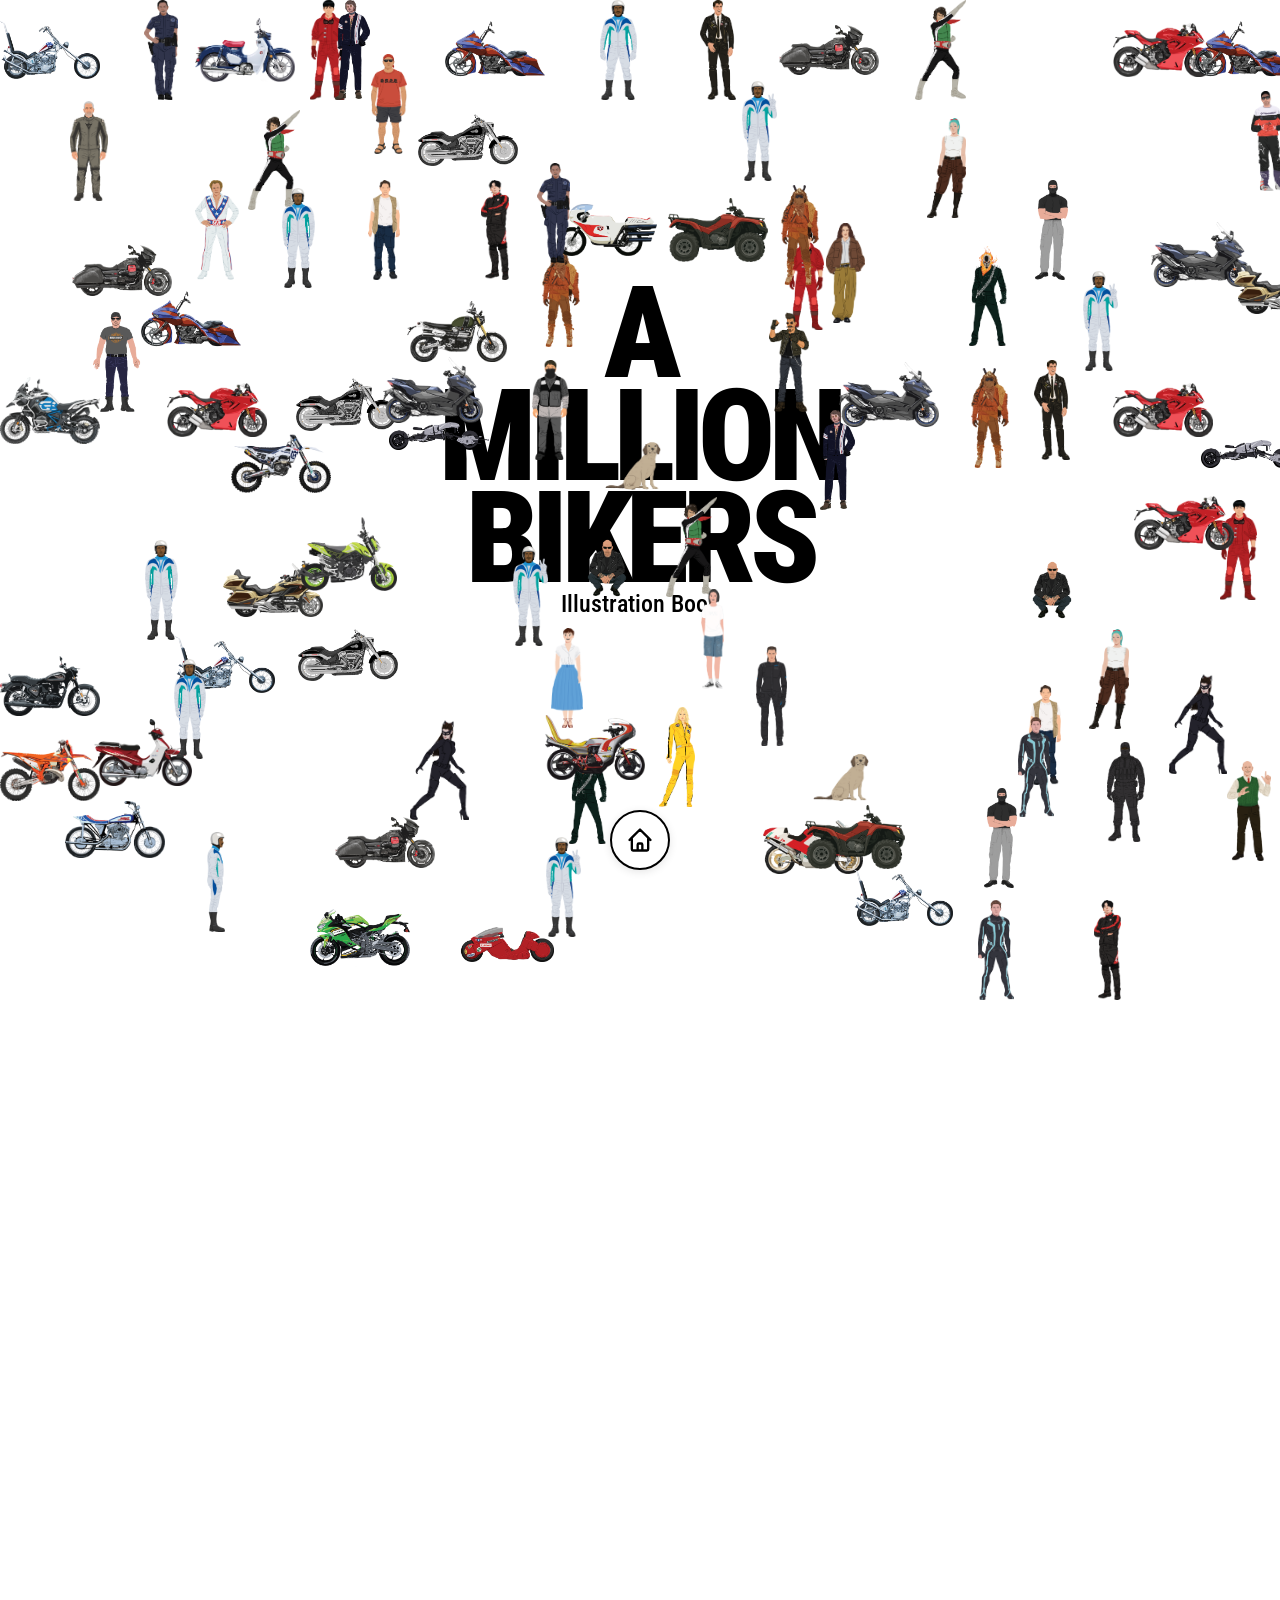
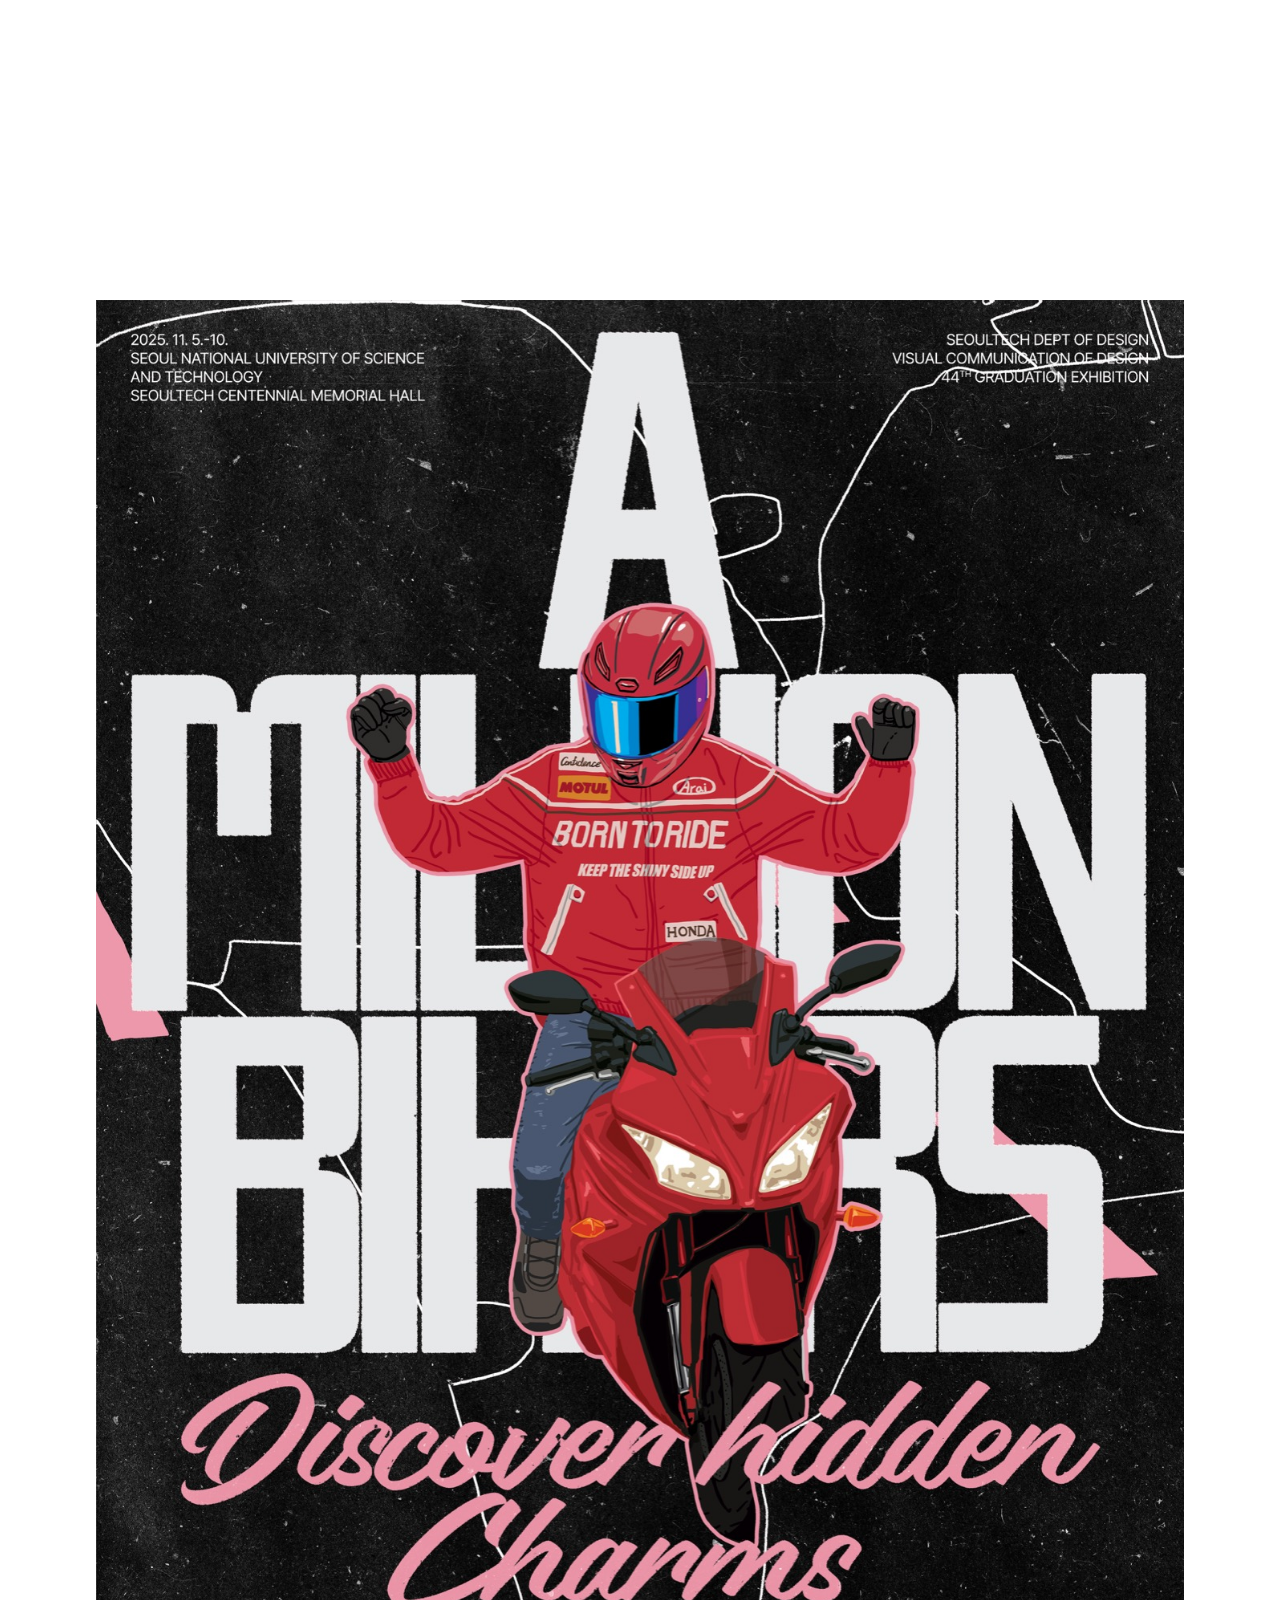
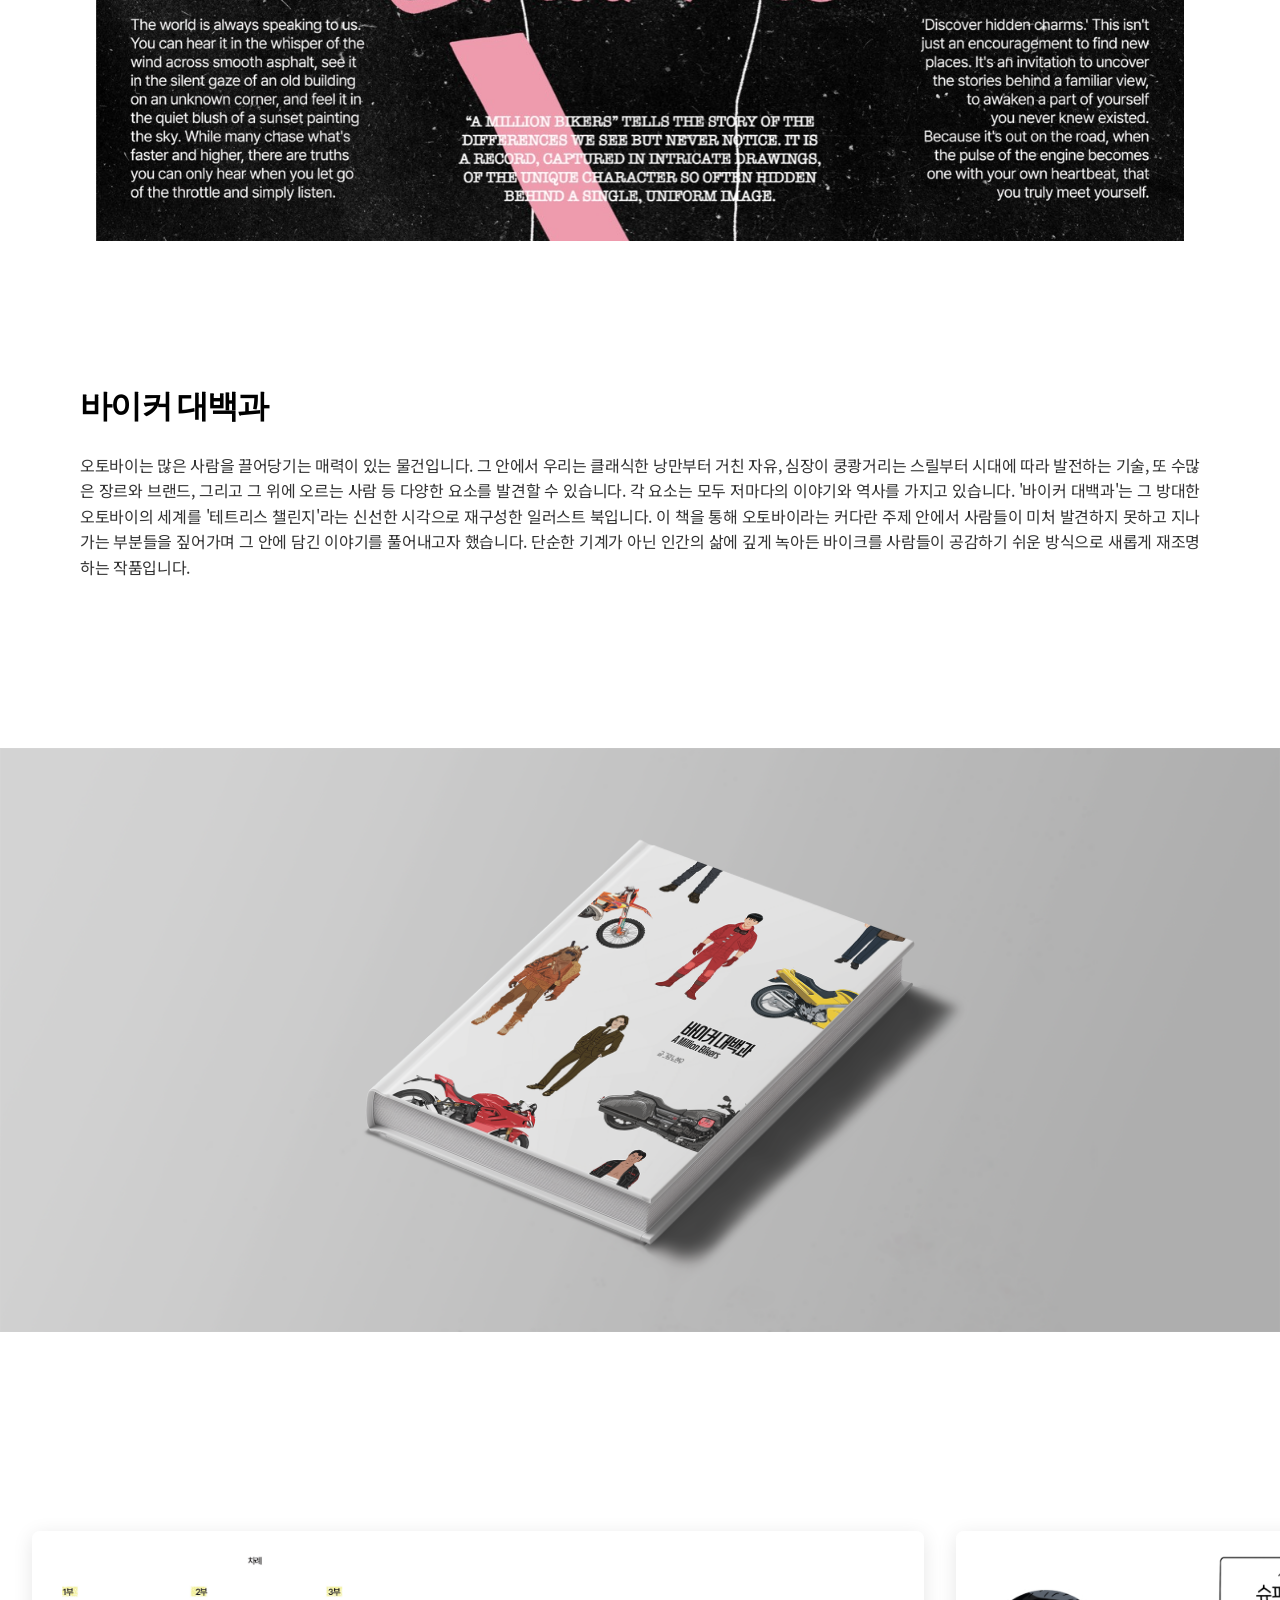
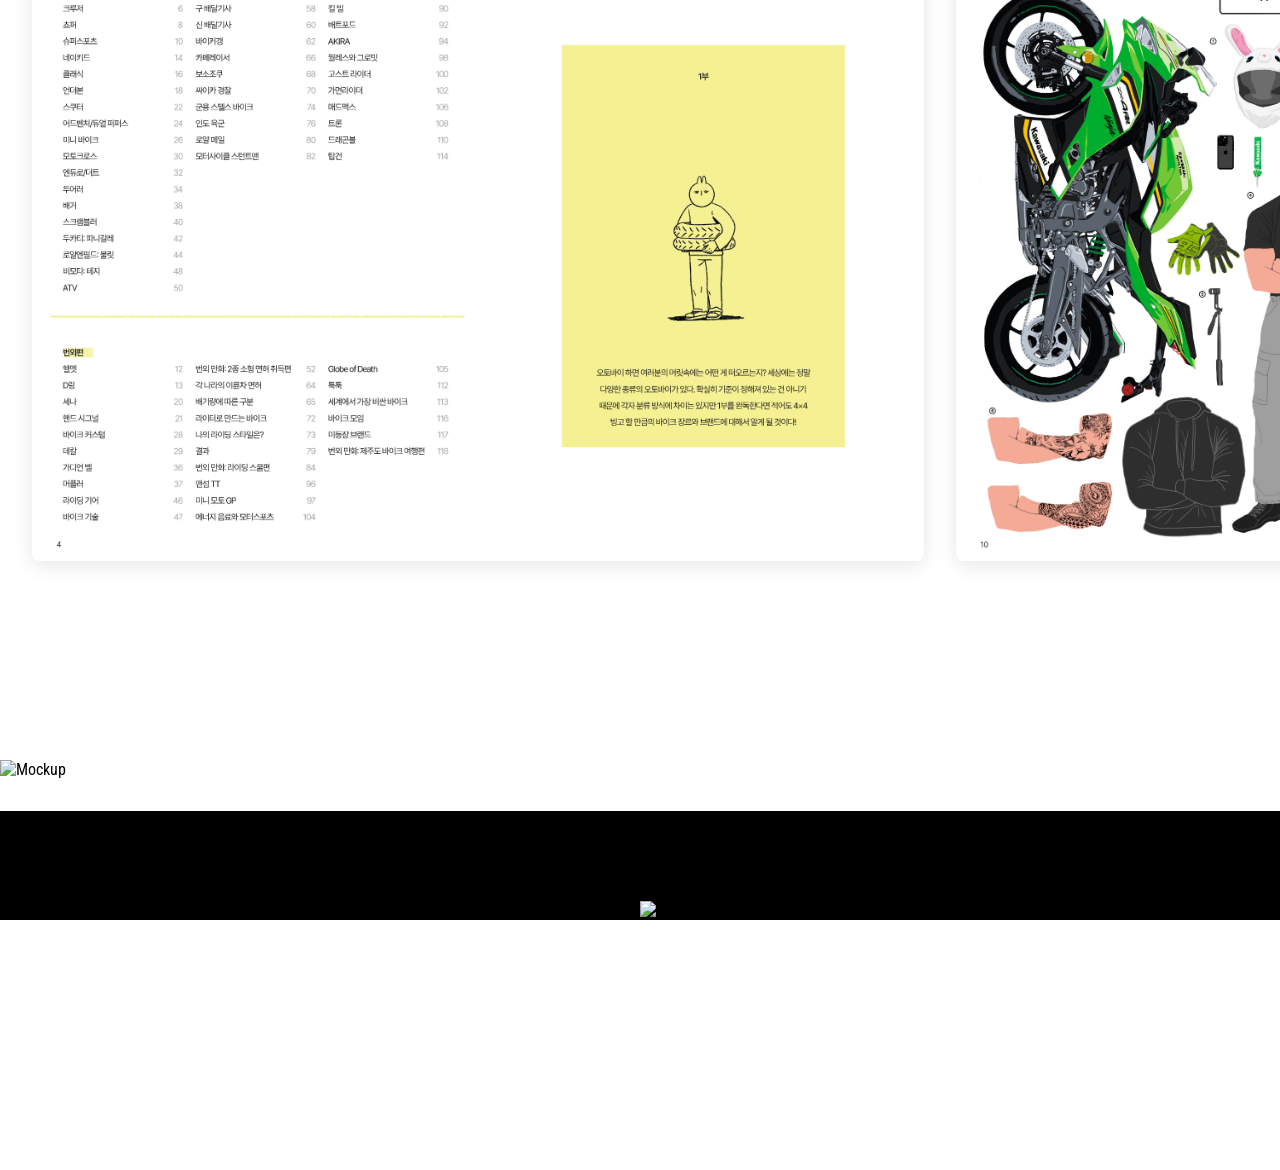
==== commit d97047f7: "Update page titles for all work pages" ====
--- a/work1/index.html
+++ b/work1/index.html
@@ -3,7 +3,7 @@
 <head>
     <meta charset="UTF-8">
     <meta name="viewport" content="width=device-width, initial-scale=1.0">
-    <title>Interactive Circles</title>
+    <title>A Million Bikers</title>
     <link rel="preconnect" href="https://fonts.googleapis.com">
     <link rel="preconnect" href="https://fonts.gstatic.com" crossorigin>
     <link href="https://fonts.googleapis.com/css2?family=Noto+Sans+KR:wght@100..900&family=Roboto+Condensed:ital,wght@0,100..900;1,100..900&display=swap" rel="stylesheet">
